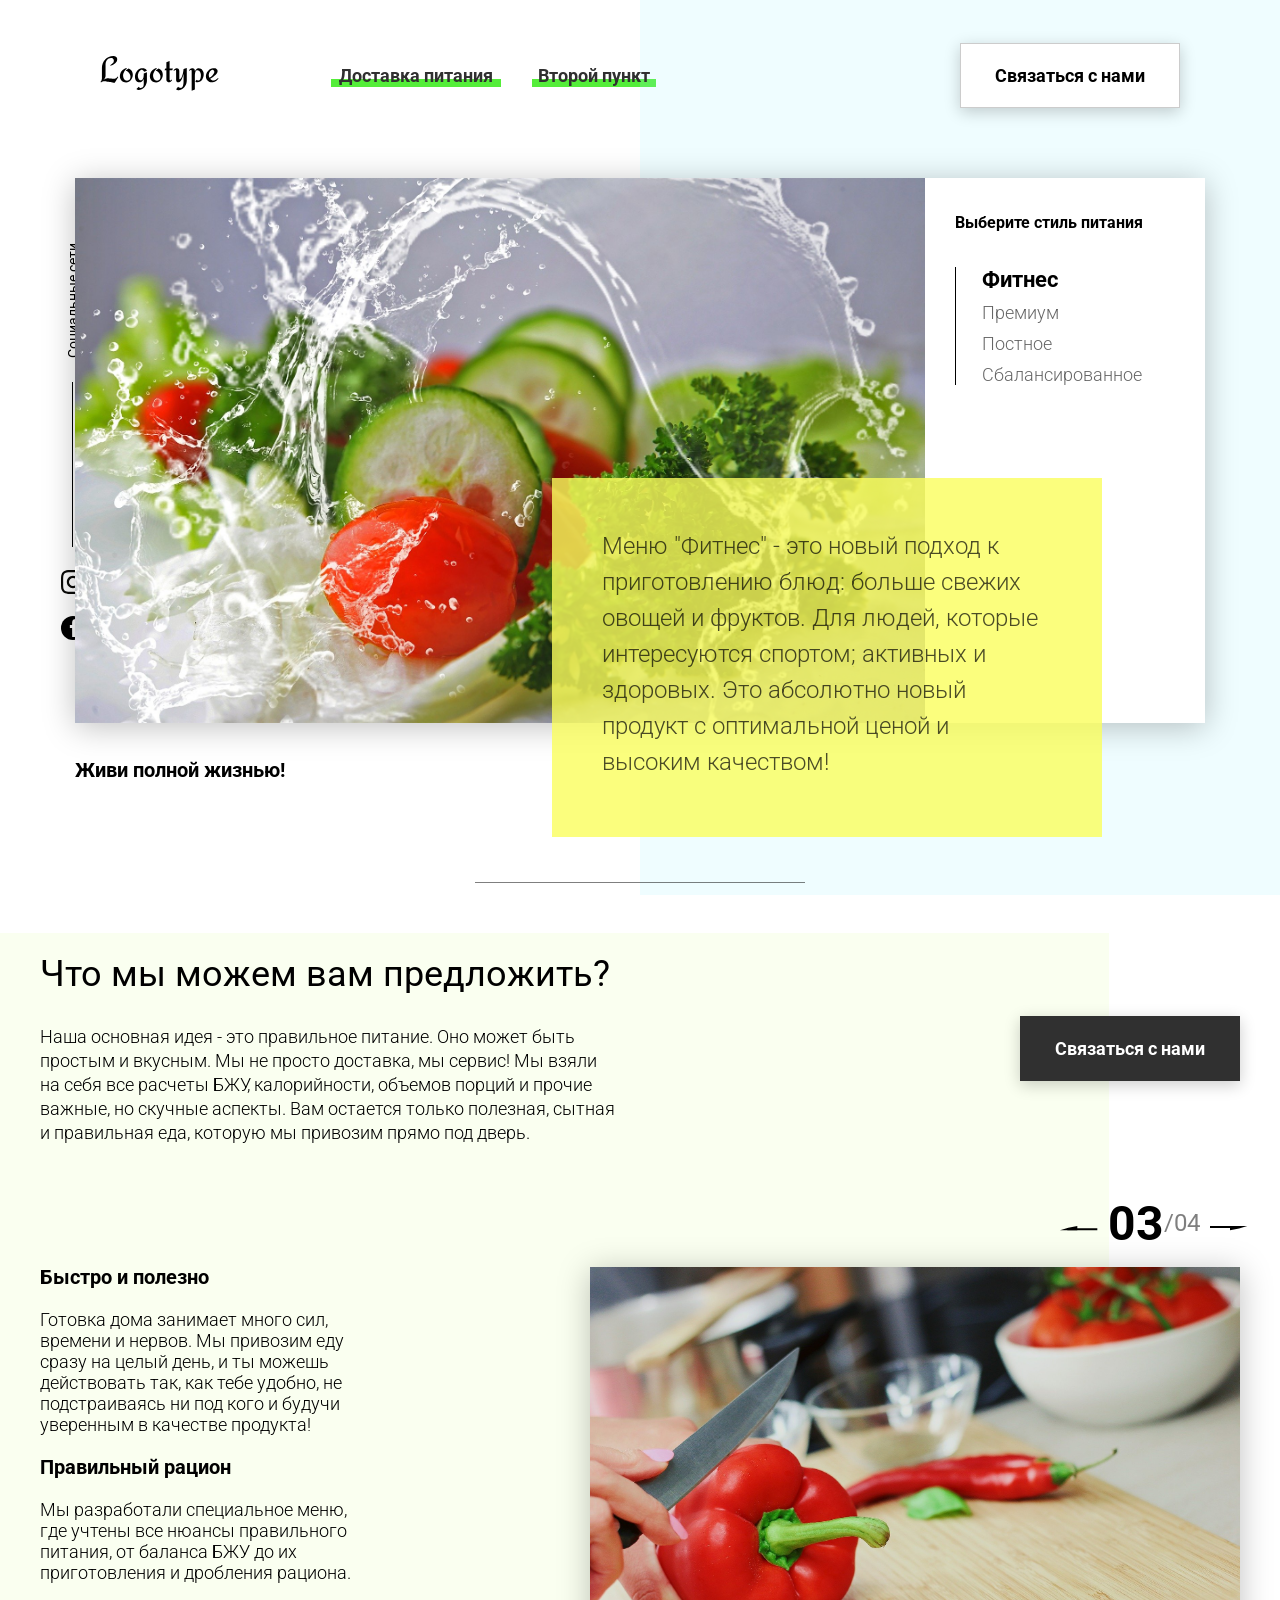
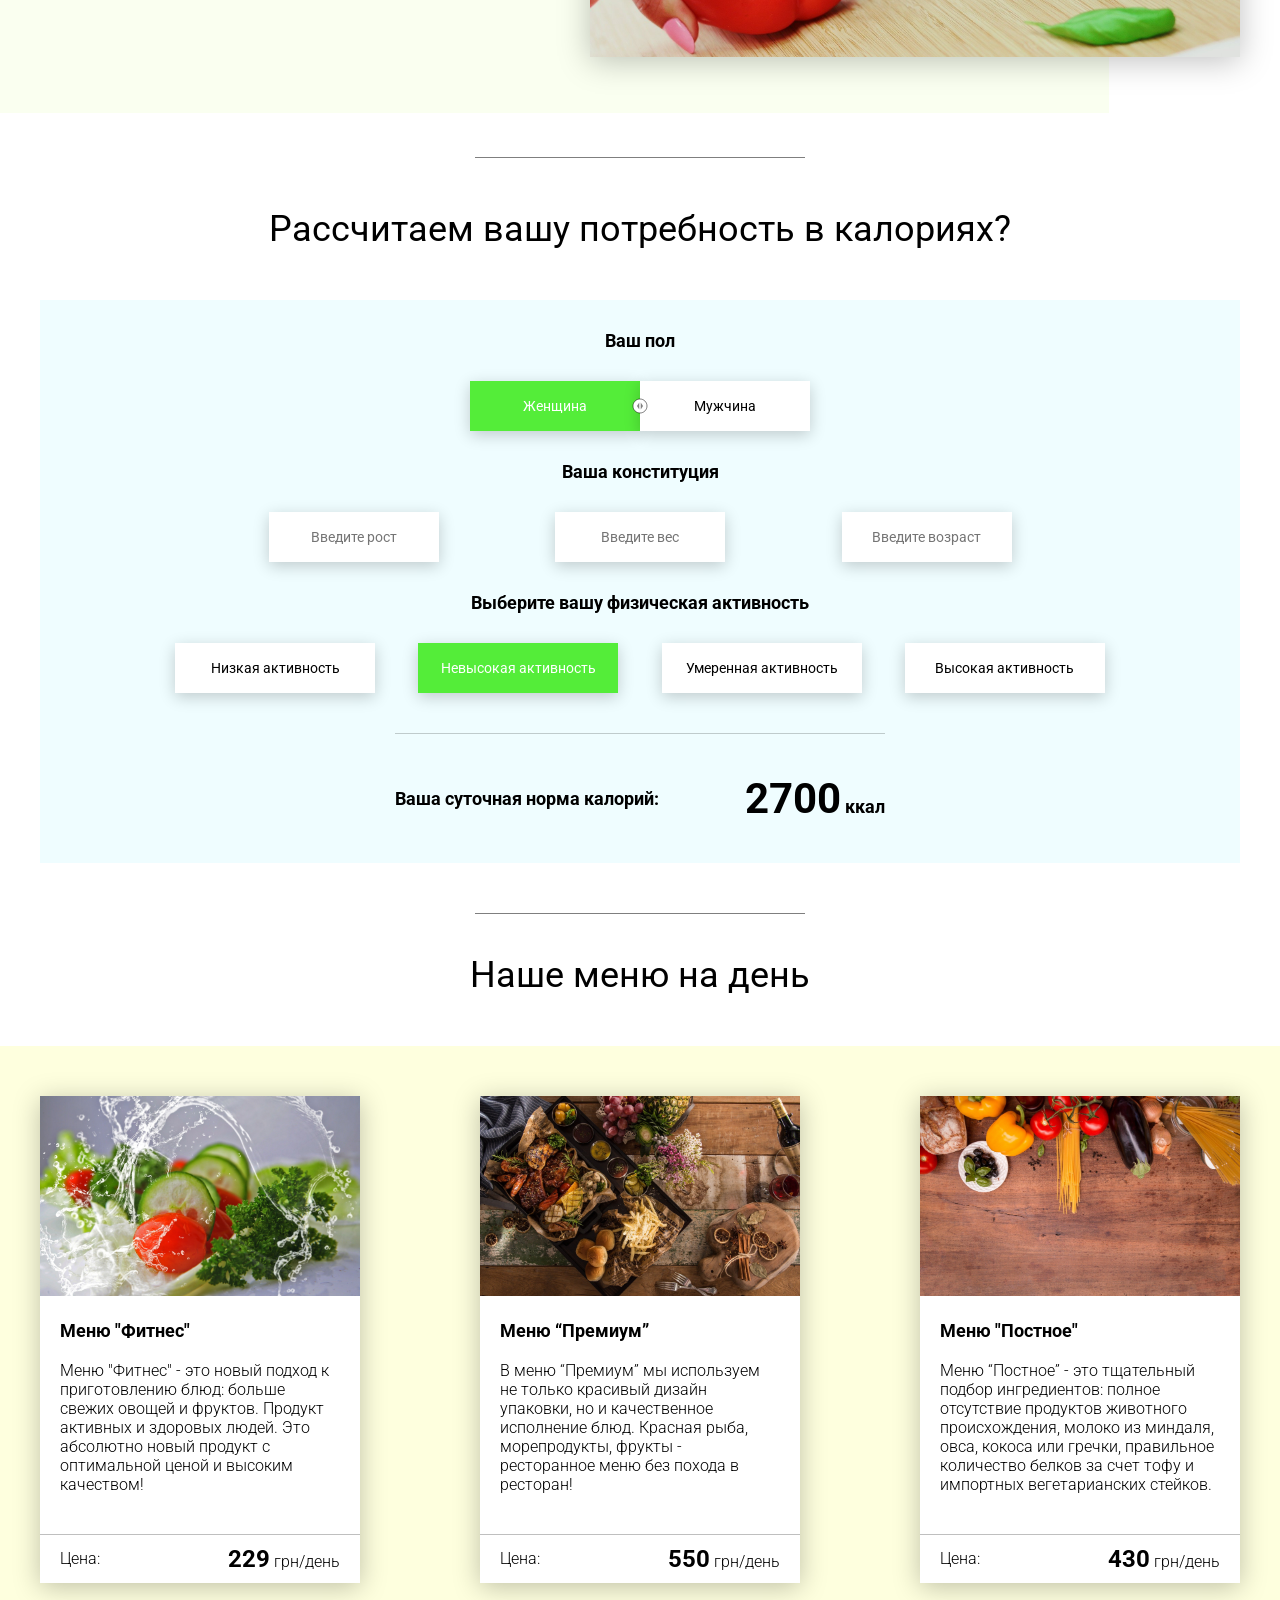
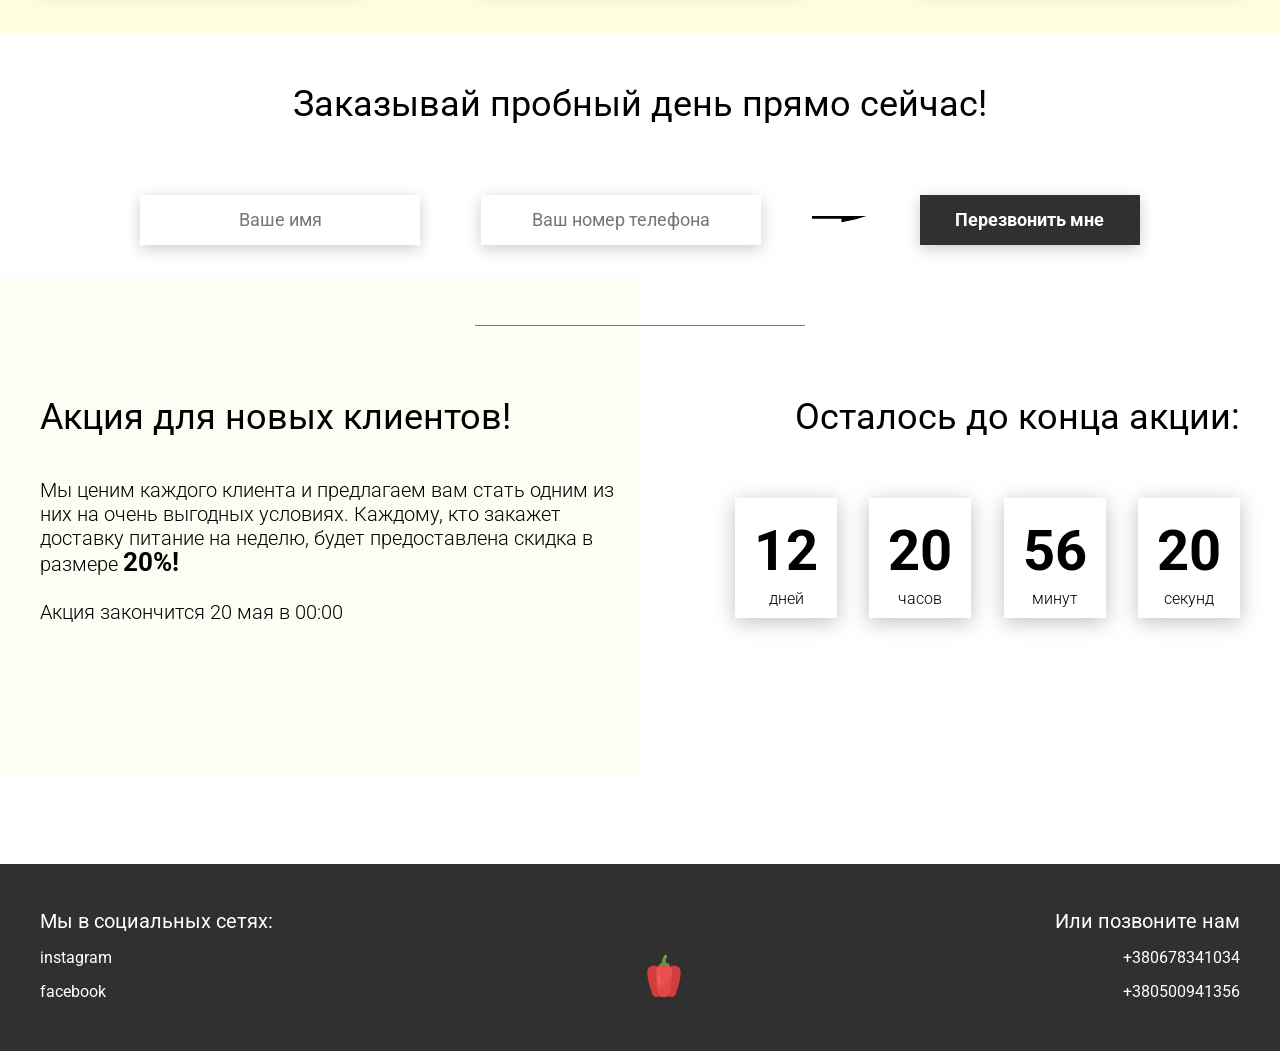
==== unit3/task1/index.html @ 7f1064d3 "start: task1" ====
<!DOCTYPE html>
<html lang="en">
<head>
    <meta charset="UTF-8">
    <meta name="viewport" content="width=device-width, initial-scale=1.0">
    <title>Food</title>
    <link rel="stylesheet" href="css/style.css">
</head>
<body>
    <header class="header">
        <div class="header__left-block">
            <div class="header__logo">
                <img src="icons/logo.svg" alt="Логотип">
            </div>
            <nav class="header__links">
                <a href="#" class="header__link">Доставка питания</a>
                <a href="#" class="header__link">Второй пункт</a>
            </nav>
        </div>
        <div class="header__right-block">
            <button class="btn btn_white">Связаться с нами</button>
        </div>
    </header>
    <div class="sidepanel">
        <div class="sidepanel__text"><span>Социальные сети</span></div>
        <div class="sidepanel__divider"></div>
        <a href="#" class="sidepanel__icon">
            <img src="icons/instagram.svg" alt="instagram">
        </a>
        <a href="#" class="sidepanel__icon">
            <img src="icons/facebook.svg" alt="facebook">
        </a>
    </div>

    <div class="preview">
        <div class="bgc_blue"></div>
        <div class="container">
            <div class="tabcontainer">
                <div class="tabcontent">
                    <img src="img/tabs/vegy.jpg" alt="vegy">
                    <div class="tabcontent__descr">
                        Меню "Фитнес" - это новый подход к приготовлению блюд: больше свежих овощей и фруктов. Для людей, которые интересуются спортом; активных и здоровых. Это абсолютно новый продукт с оптимальной ценой и высоким качеством!
                    </div>
                </div>
                <!-- <div class="tabcontent">
                    <img src="img/tabs/elite.jpg" alt="elite">
                    <div class="tabcontent__descr">
                        Меню “Премиум” - мы используем не только красивый дизайн упаковки, но и качественное исполнение блюд. Красная рыба, морепродукты, фрукты - ресторанное меню без похода в ресторан!                                     
                    </div>
                </div> -->
                <!-- <div class="tabcontent">
                    <img src="img/tabs/post.jpg" alt="post">
                    <div class="tabcontent__descr">
                        Наше специальное “Постное меню” - это тщательный подбор ингредиентов: полное отсутствие продуктов животного происхождения. Полная гармония с собой и природой в каждом элементе! Все будет Ом!                                     
                    </div>
                </div>
                <div class="tabcontent">
                    <img src="img/tabs/vegy.jpg" alt="vegy">
                    <div class="tabcontent__descr">
                        Меню "Сбалансированное" - это соответствие вашего рациона всем научным рекомендациям. Мы тщательно просчитываем вашу потребность в к/б/ж/у и создаем лучшие блюда для вас.
                    </div>
                </div> -->
                <div class="tabheader">
                    <h3>Выберите стиль питания</h3>
                    <div class="tabheader__items">
                        <div class="tabheader__item tabheader__item_active">Фитнес</div>
                        <div class="tabheader__item">Премиум</div>
                        <div class="tabheader__item">Постное</div>
                        <div class="tabheader__item">Сбалансированное</div>
                    </div>
                </div>
            </div>
            <div class="preview__life">Живи полной жизнью!</div>
        </div>
    </div>

    <div class="divider"></div>

    <div class="offer">
        <div class="bgc_y"></div>
        <div class="container">
            <div class="offer__text">
                <h2 class="title">Что мы можем вам предложить?</h2>
                <div class="offer__descr">
                    Наша основная идея - это правильное питание. Оно может быть простым и вкусным. Мы не просто доставка, мы сервис! Мы взяли на себя все расчеты БЖУ, калорийности, объемов порций и прочие важные, но скучные аспекты. Вам остается только полезная, сытная и правильная еда, которую мы привозим прямо под дверь.
                </div>
            </div>
            <div class="offer__action">
                <button class="btn btn_dark">Связаться с нами</button>
            </div>
        </div>
        <div class="container">
            <div class="offer__advantages">
                <h2>Быстро и полезно</h2>
                <div class="offer__advantages-text">
                    Готовка дома занимает много сил, времени и нервов. Мы привозим еду сразу на целый день, и ты можешь действовать так, как тебе удобно, не подстраиваясь ни под кого и будучи уверенным в качестве продукта!
                </div>
                <h2>Правильный рацион</h2>
                <div class="offer__advantages-text">
                    Мы разработали специальное меню, где учтены все нюансы правильного питания, от баланса БЖУ до их приготовления и дробления рациона.
                </div>
            </div>
            <div class="offer__slider">
                <div class="offer__slider-counter">
                    <div class="offer__slider-prev">
                        <img src="icons/left.svg" alt="prev">
                    </div>
                    <span id="current">03</span>
                    /
                    <span id="total">04</span>
                    <div class="offer__slider-next">
                        <img src="icons/right.svg" alt="next">
                    </div>
                </div>
                <div class="offer__slider-wrapper">
                    <div class="offer__slide">
                        <img src="img/slider/pepper.jpg" alt="pepper">
                    </div>
                    <!-- <div class="offer__slide">
                        <img src="img/slider/food-12.jpg" alt="food">
                    </div>
                    <div class="offer__slide">
                        <img src="img/slider/olive-oil.jpg" alt="oil">
                    </div>
                    <div class="offer__slide">
                        <img src="img/slider/paprika.jpg" alt="paprika">
                    </div> -->
                </div>
            </div>
        </div>
    </div>

    <div class="divider"></div>

    <div class="calculating">
        <div class="container">
            <h2 class="title">Рассчитаем вашу потребность в калориях?
            </h2>
            <div class="calculating__field">
                <div class="calculating__subtitle">
                    Ваш пол
                </div>
                <div class="calculating__choose" id="gender">
                    <div class="calculating__choose-item calculating__choose-item_active">Женщина</div>
                    <div class="calculating__choose-item">Мужчина</div>
                </div>

                <div class="calculating__subtitle">
                    Ваша конституция
                </div>
                <div class="calculating__choose calculating__choose_medium">
                    <input type="text" id="height" placeholder="Введите рост" class="calculating__choose-item">
                    <input type="text" id="weight" placeholder="Введите вес"  class="calculating__choose-item">
                    <input type="text" id="age" placeholder="Введите возраст" class="calculating__choose-item">
                </div>

                <div class="calculating__subtitle">
                    Выберите вашу физическая активность
                </div>
                <div class="calculating__choose calculating__choose_big">
                    <div id="low" class="calculating__choose-item">Низкая активность </div>
                    <div id="small"  class="calculating__choose-item calculating__choose-item_active">Невысокая активность</div>
                    <div id="medium" class="calculating__choose-item">Умеренная активность</div>
                    <div id="high" class="calculating__choose-item">Высокая активность</div>
                </div>

                <div class="calculating__divider"></div>

                <div class="calculating__total">
                    <div class="calculating__subtitle">
                        Ваша суточная норма калорий:
                    </div>
                    <div class="calculating__result">
                        <span>2700</span> ккал
                    </div>
                </div>
            </div>
        </div>
    </div>

    <div class="divider"></div>

    <div class="menu">
        <h2 class="title">Наше меню на день</h2>

        <div class="menu__field">
            <div class="container">
                <div class="menu__item">
                    <img src="img/tabs/vegy.jpg" alt="vegy">
                    <h3 class="menu__item-subtitle">Меню "Фитнес"</h3>
                    <div class="menu__item-descr">Меню "Фитнес" - это новый подход к приготовлению блюд: больше свежих овощей и фруктов. Продукт активных и здоровых людей. Это абсолютно новый продукт с оптимальной ценой и высоким качеством!</div>
                    <div class="menu__item-divider"></div>
                    <div class="menu__item-price">
                        <div class="menu__item-cost">Цена:</div>
                        <div class="menu__item-total"><span>229</span> грн/день</div>
                    </div>
                </div>
                <div class="menu__item">
                    <img src="img/tabs/elite.jpg" alt="elite">
                    <h3 class="menu__item-subtitle">Меню “Премиум”</h3>
                    <div class="menu__item-descr">В меню “Премиум” мы используем не только красивый дизайн упаковки, но и качественное исполнение блюд. Красная рыба, морепродукты, фрукты - ресторанное меню без похода в ресторан!</div>
                    <div class="menu__item-divider"></div>
                    <div class="menu__item-price">
                        <div class="menu__item-cost">Цена:</div>
                        <div class="menu__item-total"><span>550</span> грн/день</div>
                    </div>
                </div>
                <div class="menu__item">
                    <img src="img/tabs/post.jpg" alt="post">
                    <h3 class="menu__item-subtitle">Меню "Постное"</h3>
                    <div class="menu__item-descr">Меню “Постное” - это тщательный подбор ингредиентов: полное отсутствие продуктов животного происхождения, молоко из миндаля, овса, кокоса или гречки, правильное количество белков за счет тофу и импортных вегетарианских стейков. </div>
                    <div class="menu__item-divider"></div>
                    <div class="menu__item-price">
                        <div class="menu__item-cost">Цена:</div>
                        <div class="menu__item-total"><span>430</span> грн/день</div>
                    </div>
                </div>
            </div>
        </div>
    </div>

    <div class="order">
        <div class="container">
            <div class="title">Заказывай пробный день прямо сейчас!</div>
            <form action="#" class="order__form">
                <input required placeholder="Ваше имя" name="name" type="text" class="order__input">
                <input required placeholder="Ваш номер телефона" name="phone" type="phone" class="order__input">
                <img src="icons/right.svg" alt="right">
                <button class="btn btn_dark btn_min">Перезвонить мне</button>
            </form>
        </div>
    </div>

    <div class="divider"></div>

    <div class="promotion">
        <div class="bgc_y"></div>
        <div class="container">
            <div class="promotion__text">
                <div class="title">Акция для новых клиентов!</div>
                <div class="promotion__descr">
                    Мы ценим каждого клиента и предлагаем вам стать одним из них на очень выгодных условиях. 
                    Каждому, кто закажет доставку питание на неделю, будет предоставлена скидка в размере <span>20%!</span>
                    <br><br>
                    Акция закончится 20 мая в 00:00
                </div>
            </div>
            <div class="promotion__timer">
                <div class="title">Осталось до конца акции:</div>
                <div class="timer">
                    <div class="timer__block">
                        <span id="days">12</span>
                        дней
                    </div>
                    <div class="timer__block">
                        <span id="hours">20</span>
                        часов
                    </div>
                    <div class="timer__block">
                        <span id="minutes">56</span>
                        минут
                    </div>
                    <div class="timer__block">
                        <span id="seconds">20</span>
                        секунд
                    </div>
                </div>
            </div>
        </div>
    </div>

    <footer class="footer">
        <div class="container">
            <div class="social">
                <div class="subtitle">Мы в социальных сетях:</div>
                <a href="#" class="link">instagram</a>
                <a href="#" class="link">facebook</a>
            </div>
            <div class="pepper">
                <img src="icons/veg.svg" alt="pepper">
            </div>
            <div class="call">
                <div class="subtitle">Или позвоните нам</div>
                <a href="#" class="link">+380678341034</a>
                <a href="#" class="link">+380500941356</a>
            </div>
        </div>
    </footer>

    <div class="modal">
        <div class="modal__dialog">
            <div class="modal__content">
                <form action="#">
                    <div class="modal__close">&times;</div>
                    <div class="modal__title">Мы свяжемся с вами как можно быстрее!</div>
                    <input required placeholder="Ваше имя" name="name" type="text" class="modal__input">
                    <input required placeholder="Ваш номер телефона" name="phone" type="phone" class="modal__input">
                    <button class="btn btn_dark btn_min">Перезвонить мне</button>
                </form>
            </div>
        </div>
    </div>
</body>
</html>
---- unit3/task1/css/style.css ----
@import url(https://fonts.googleapis.com/css?family=Roboto:300,400,700&display=swap&subset=cyrillic-ext);*{box-sizing:border-box;margin:0;padding:0;font-family:Roboto,sans-serif}a{text-decoration:none}.btn{width:220px;height:65px;display:flex;justify-content:center;align-items:center;background-color:#fff;font-size:18px;font-weight:700;border:1px solid rgba(0,0,0,.2);box-shadow:0 4px 15px rgba(0,0,0,.2);cursor:pointer;transition:.3s all;outline:0}.btn_white{background-color:#fff}.btn_dark{background-color:#303030;color:#fff;border:none}.btn_min{height:50px}.btn:hover{box-shadow:0 4px 30px rgba(0,0,0,.3)}.container{max-width:1200px;margin:0 auto}.divider{width:330px;height:1px;margin:0 auto;background-color:rgba(0,0,0,.5)}.title{font-size:36px;font-weight:400}.header{display:flex;justify-content:space-between;align-items:center;height:150px;padding:0 100px}.header__left-block{display:flex;justify-content:space-between;min-width:550px}.header__logo{max-width:170px}.header__logo img{width:100%}.header__links{display:flex;align-items:center}.header__link{position:relative;margin-right:45px;font-weight:700;font-size:18px;color:#303030}.header__link:after{content:'';position:absolute;display:block;width:110%;left:-5%;bottom:-1px;z-index:-1;height:8px;background:#54ed39}.header__link:last-child{margin-right:0}.sidepanel{position:fixed;left:60px;top:240px;height:400px;width:25px;display:flex;flex-direction:column;justify-content:space-between;align-items:center}.sidepanel__text{width:120px;height:120px;font-size:14px}.sidepanel__text span{display:flex;transform:rotate(-90deg) translateX(-50px)}.sidepanel__divider{width:1px;height:165px;background-color:#000}.sidepanel__icon{width:24px;height:24px}.sidepanel__icon img{width:100%}.preview{padding:28px 0 100px 0;position:relative}.preview__life{font-weight:700;font-size:20px;margin-left:35px;margin-top:35px}.bgc_blue{position:absolute;right:0;top:-155px;width:50vw;height:900px;background:rgba(146,242,255,.15);z-index:-1}.tabcontainer{display:flex;width:1130px;margin:0 auto;box-shadow:0 4px 30px rgba(0,0,0,.25)}.tabcontent{width:850px;position:relative}.tabcontent img{width:100%;height:100%;object-fit:cover}.tabcontent__descr{position:absolute;top:300px;right:-177px;width:550px;height:359px;background:rgba(251,254,93,.8);padding:50px;font-size:24px;font-weight:300;line-height:36px;color:rgba(0,0,0,.7)}.tabheader{width:280px;padding:35px 30px;background-color:#fff}.tabheader h3{font-weight:700;font-size:16px}.tabheader__items{margin-top:35px;padding-left:26px;border-left:1px solid #000}.tabheader__item{font-weight:700;font-size:18px;font-weight:300;margin-top:10px;color:rgba(0,0,0,.6);cursor:pointer;transition:.3s all}.tabheader__item_active{color:#000;font-size:22px;font-weight:700}.offer{padding:70px 0 100px 0;position:relative}.offer .container{display:flex;justify-content:space-between}.offer .bgc_y{position:absolute;width:1109px;height:780px;background:rgba(243,255,222,.45);z-index:-1;top:50px}.offer__text{width:580px}.offer__descr{font-size:18px;margin-top:30px;font-weight:300;line-height:24px}.offer__action{display:flex;align-items:center;justify-content:flex-end}.offer__advantages{width:330px;margin-top:50px}.offer__advantages h2{font-weight:700;font-size:20px;margin-top:20px}.offer__advantages h2:first-child{margin-top:70px}.offer__advantages-text{margin-top:20px;font-size:18px;font-weight:300;line-height:21px}.offer__slider{width:650px;margin-top:50px;display:flex;flex-direction:column;align-items:flex-end}.offer__slider-counter{display:flex;width:180px;align-items:center;font-size:24px;color:rgba(0,0,0,.5)}.offer__slider-wrapper{width:100%;margin-top:15px;box-shadow:0 4px 30px rgba(0,0,0,.25)}.offer__slider-prev{margin-right:10px;cursor:pointer}.offer__slider-next{margin-left:10px;cursor:pointer}.offer__slider #current{font-size:48px;font-weight:700;color:#000}.offer__slide{width:100%;height:390px}.offer__slide img{width:100%;height:100%;object-fit:cover}.calculating{padding:50px 0}.calculating .title{text-align:center}.calculating__field{width:100%;margin-top:50px;background:rgba(146,242,255,.15);padding:30px 0 40px 0}.calculating__subtitle{text-align:center;font-size:18px;font-weight:700;margin-top:30px}.calculating__subtitle:first-child{margin-top:0}.calculating #gender:after{content:'';position:absolute;top:50%;transform:translateY(-50%);display:block;width:16px;height:16px;background:url(../icons/switch.svg) center center/cover no-repeat}.calculating__choose{position:relative;display:flex;margin-top:30px;justify-content:center}.calculating__choose-item{display:flex;align-items:center;justify-content:center;width:170px;height:50px;padding:0 10px;background:#fff;box-shadow:0 4px 15px rgba(0,0,0,.2);border:none;text-align:center;font-size:14px;cursor:pointer;outline:0;transition:.3s all}.calculating__choose-item_active{color:#fff;background-color:#54ed39}.calculating__choose_medium{width:743px;justify-content:space-between;margin:30px auto 0 auto}.calculating__choose_big{width:930px;justify-content:space-between;margin:30px auto 0 auto}.calculating__choose_big .calculating__choose-item{width:200px}.calculating__divider{width:490px;height:1px;margin:40px auto;background-color:rgba(0,0,0,.2)}.calculating__total{width:490px;margin:0 auto;display:flex;justify-content:space-between;align-items:center}.calculating__result{font-size:18px;font-weight:700}.calculating__result span{font-size:42px}.menu{padding:40px 0 50px 0}.menu .container{display:flex;justify-content:space-between;align-items:flex-start}.menu .title{text-align:center}.menu__field{margin-top:50px;padding:50px 0;width:100%;background:rgba(249,254,126,.25)}.menu__item{width:320px;min-height:450px;background:#fff;box-shadow:0 4px 25px rgba(0,0,0,.25);font-size:16px;font-weight:300}.menu__item img{width:100%;height:200px;object-fit:cover}.menu__item-subtitle{font-weight:700;font-size:18px;padding:0 20px;margin-top:20px}.menu__item-descr{margin-top:20px;padding:0 20px}.menu__item-divider{width:100%;height:1px;background-color:rgba(0,0,0,.25);margin-top:40px}.menu__item-price{display:flex;justify-content:space-between;align-items:center;padding:10px 20px}.menu__item-price span{font-size:24px;font-weight:700}.order{padding-bottom:80px}.order .title{text-align:center}.order__form{margin-top:70px;padding:0 100px;display:flex;justify-content:space-between;align-items:center}.order__form img{transform:scale(1.5)}.order__input{width:280px;height:50px;background:#fff;box-shadow:0 4px 15px rgba(0,0,0,.2);border:none;font-size:18px;text-align:center;padding:0 20px;outline:0}.promotion{padding:70px 0 240px 0;position:relative}.promotion .container{display:flex}.promotion .bgc_y{position:absolute;width:50%;height:499px;background:rgba(243,255,222,.35);z-index:-1;top:-50px;left:0}.promotion__text{width:50%}.promotion__descr{margin-top:40px;font-size:20px;line-height:24px;font-weight:300}.promotion__descr span{font-weight:700;font-size:26px}.promotion__timer{width:50%}.promotion__timer .title{text-align:right}.promotion__timer .timer{margin-top:60px;padding-left:95px;display:flex;justify-content:space-between;align-items:center}.promotion__timer .timer__block{width:102px;height:120px;background:#fff;box-shadow:0 4px 20px rgba(0,0,0,.25);font-size:16px;font-weight:300;text-align:center}.promotion__timer .timer__block span{display:block;margin-top:20px;margin-bottom:5px;font-size:56px;font-weight:700}.footer{min-height:180px;background-color:#303030;padding:45px 0 50px 0;color:#fff}.footer .container{height:100%;display:flex;justify-content:space-between;align-items:flex-end}.footer .subtitle{font-size:20px}.footer .link{display:block;margin-top:15px;font-size:16px;color:#fff}.footer .call{text-align:right}.modal{position:fixed;top:0;left:0;z-index:1050;display:none;width:100%;height:100%;overflow:hidden;background-color:rgba(0,0,0,.5)}.modal__dialog{max-width:500px;margin:40px auto}.modal__content{position:relative;width:100%;padding:40px;background-color:#fff;border:1px solid rgba(0,0,0,.2);border-radius:4px;max-height:80vh;overflow-y:auto}.modal__close{position:absolute;top:8px;right:14px;font-size:30px;color:#000;opacity:.5;font-weight:700;border:none;background-color:transparent;cursor:pointer}.modal__title{text-align:center;font-size:22px;text-transform:uppercase}.modal__input{display:block;margin:20px auto 20px auto;width:280px;height:50px;background:#fff;box-shadow:0 4px 15px rgba(0,0,0,.2);border:none;font-size:18px;text-align:center;padding:0 20px;outline:0}.modal .btn{display:block;width:280px;margin:0 auto}
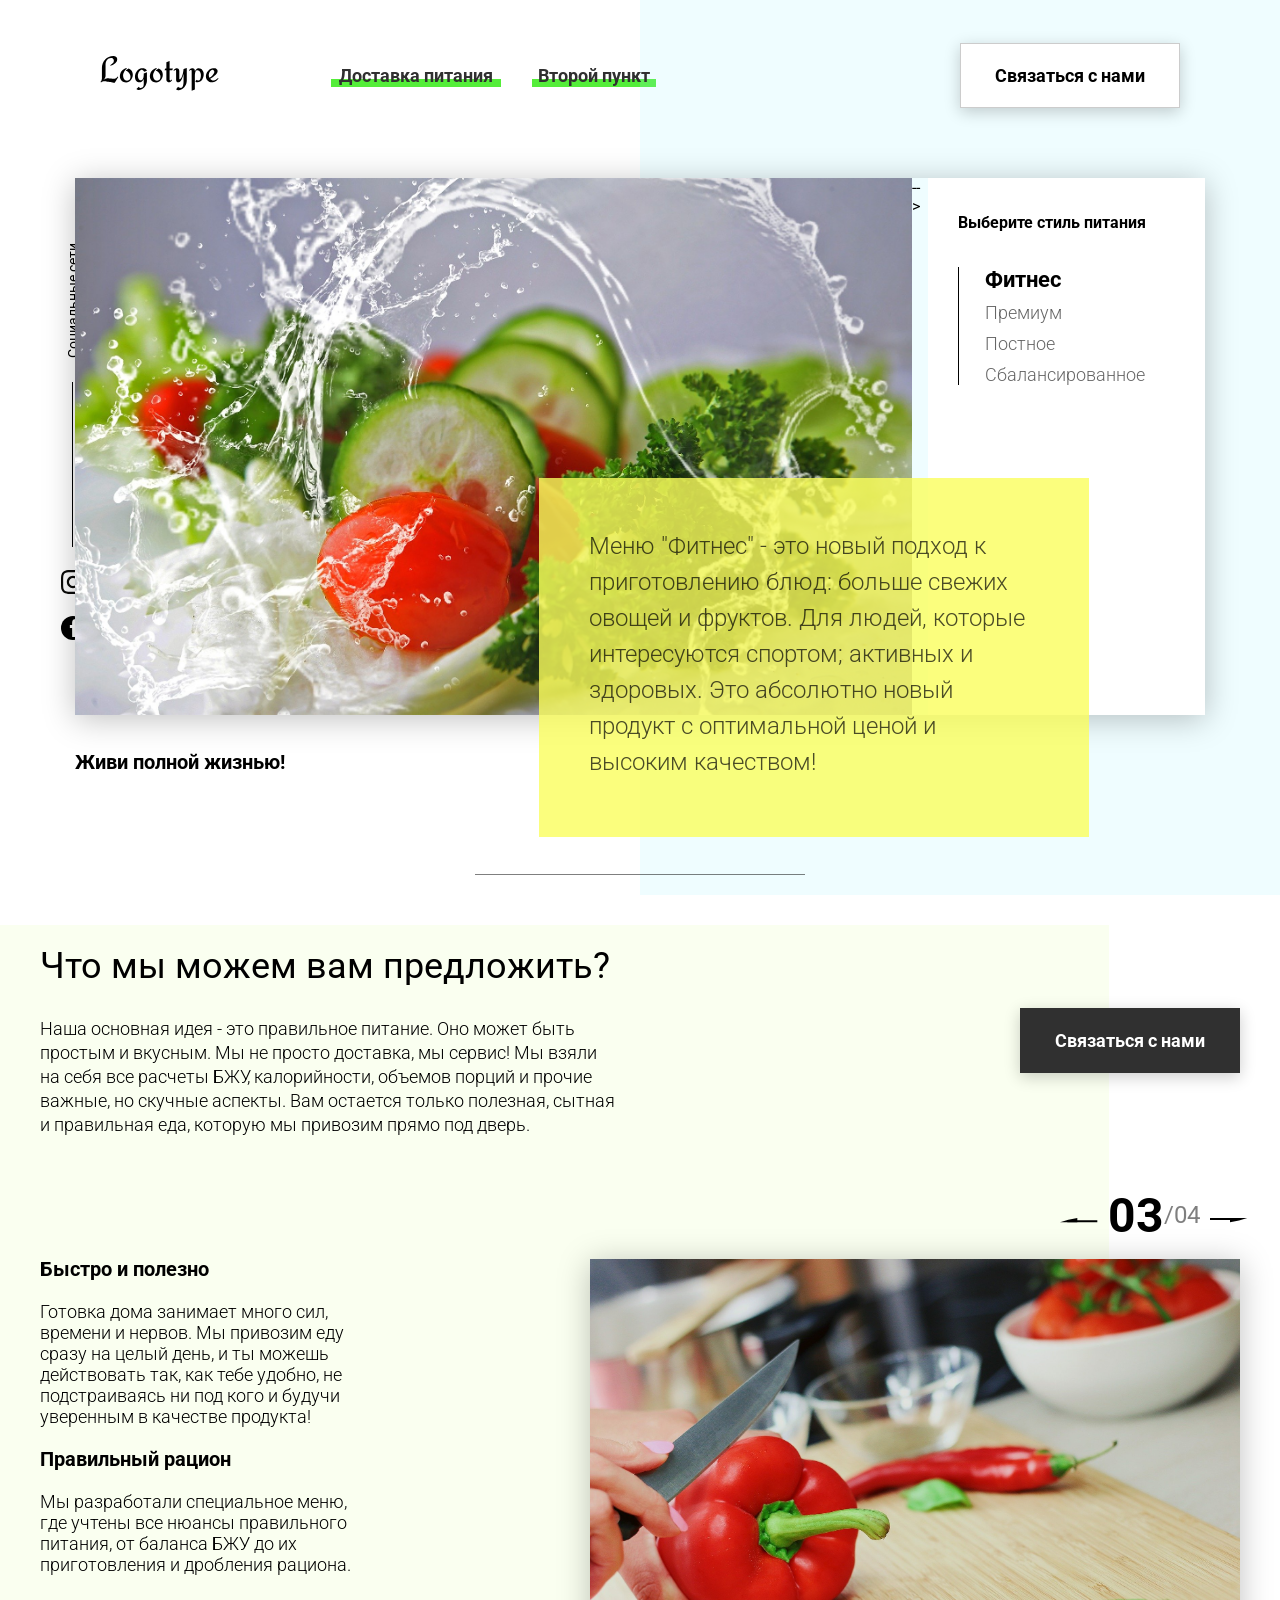
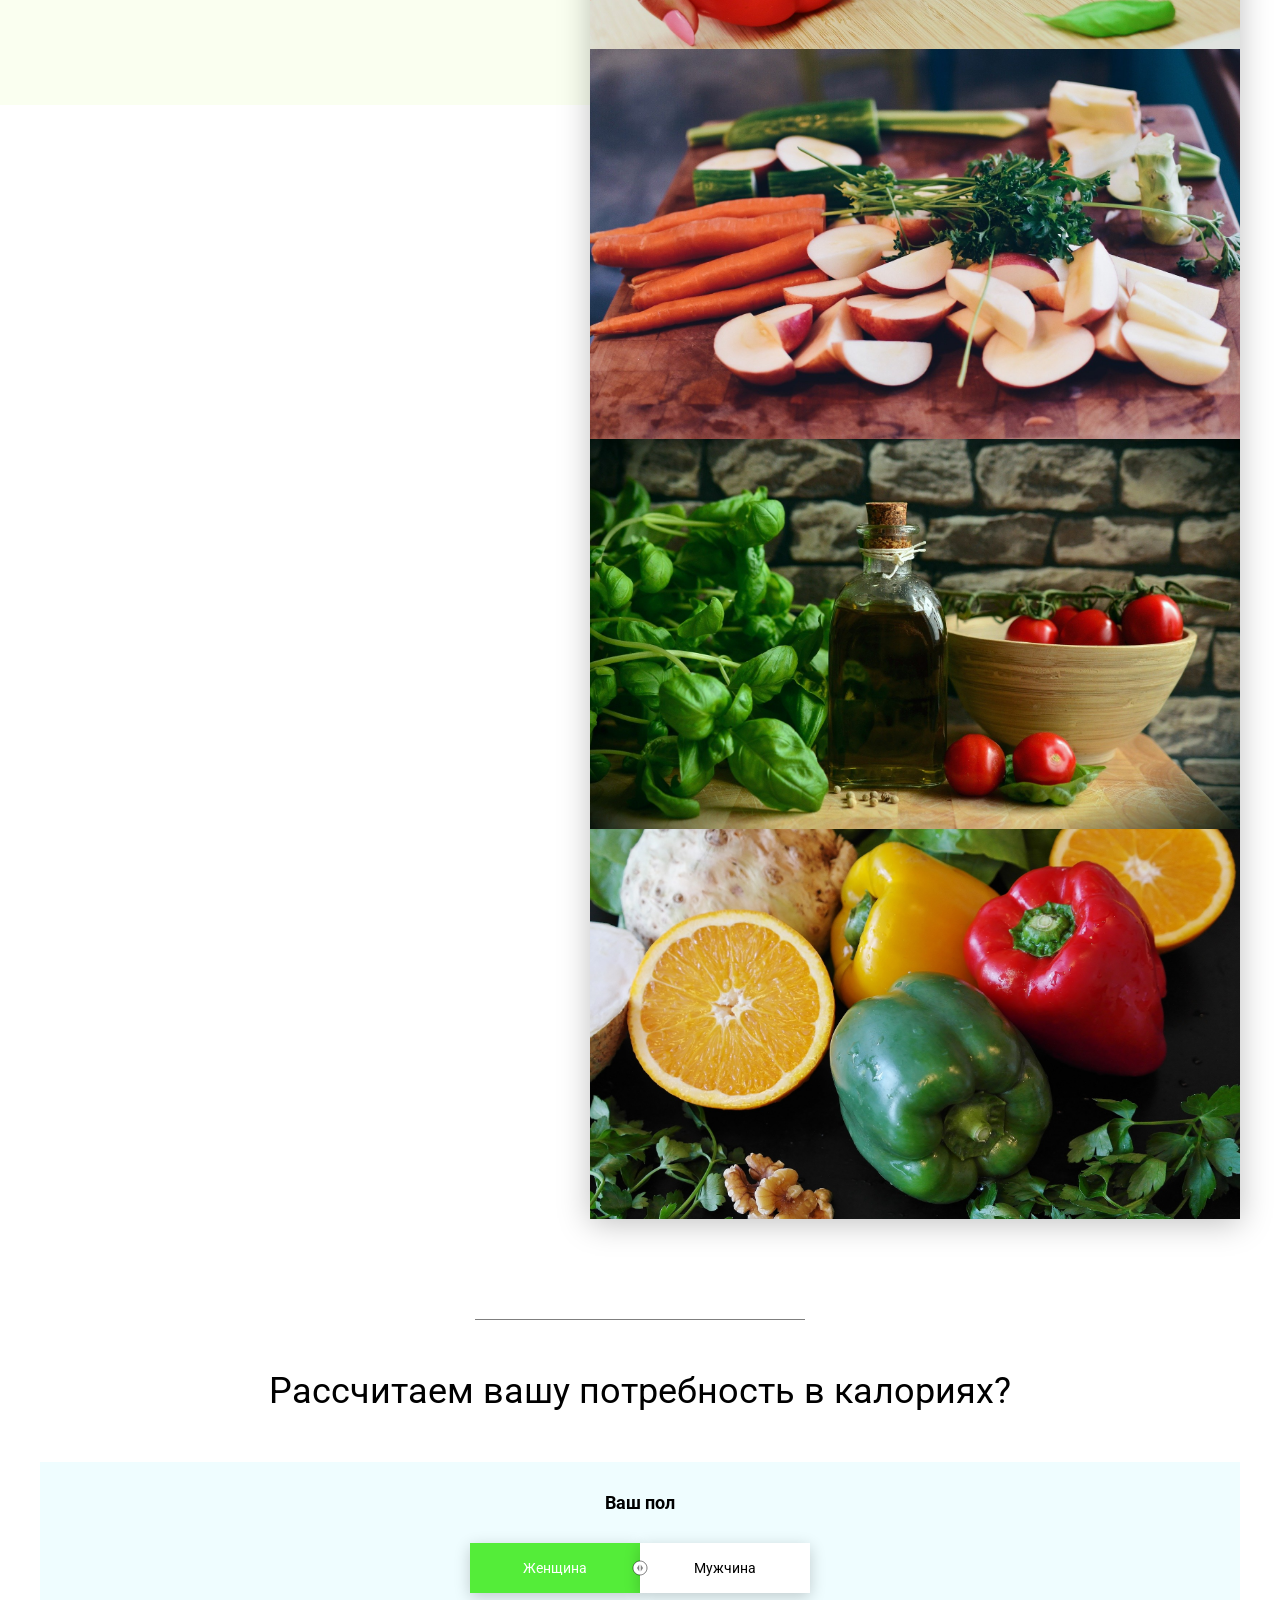
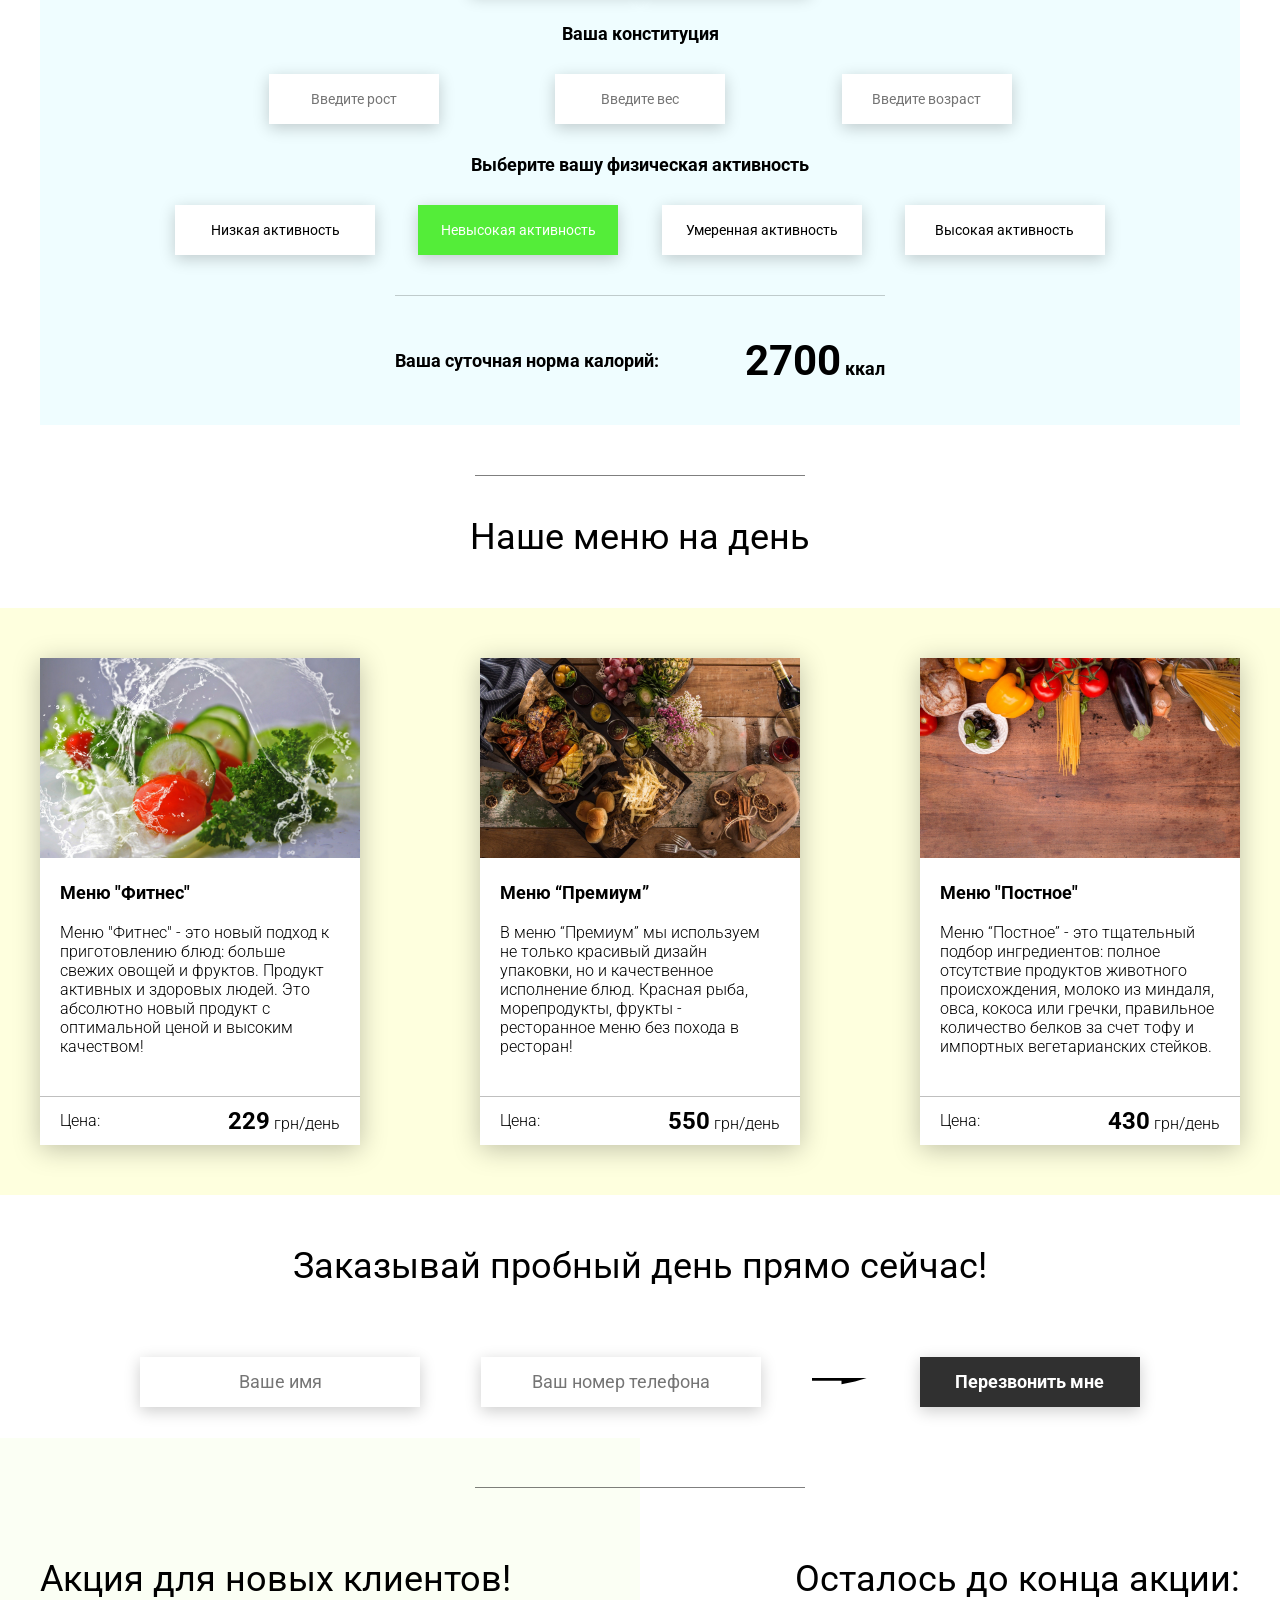
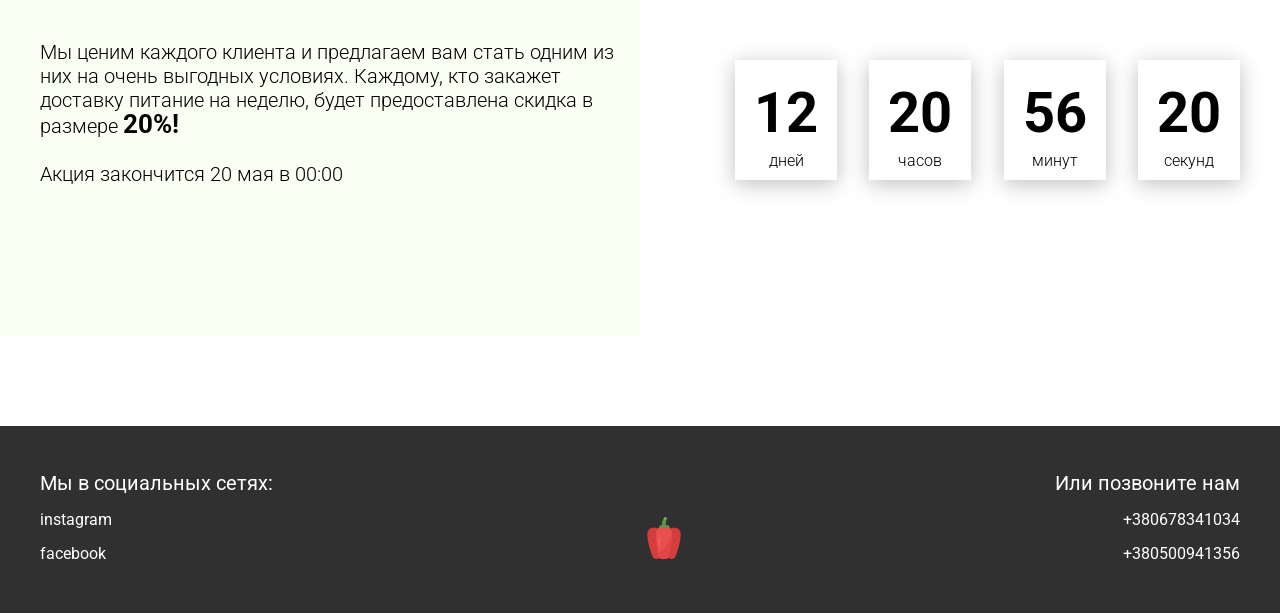
==== commit acc7efce: "feat: add functions hideTabContent, showTabcontent" ====
--- a/unit3/task1/index.html
+++ b/unit3/task1/index.html
@@ -42,13 +42,13 @@
                         Меню "Фитнес" - это новый подход к приготовлению блюд: больше свежих овощей и фруктов. Для людей, которые интересуются спортом; активных и здоровых. Это абсолютно новый продукт с оптимальной ценой и высоким качеством!
                     </div>
                 </div>
-                <!-- <div class="tabcontent">
+                <div class="tabcontent">
                     <img src="img/tabs/elite.jpg" alt="elite">
                     <div class="tabcontent__descr">
                         Меню “Премиум” - мы используем не только красивый дизайн упаковки, но и качественное исполнение блюд. Красная рыба, морепродукты, фрукты - ресторанное меню без похода в ресторан!                                     
                     </div>
                 </div> -->
-                <!-- <div class="tabcontent">
+                <div class="tabcontent">
                     <img src="img/tabs/post.jpg" alt="post">
                     <div class="tabcontent__descr">
                         Наше специальное “Постное меню” - это тщательный подбор ингредиентов: полное отсутствие продуктов животного происхождения. Полная гармония с собой и природой в каждом элементе! Все будет Ом!                                     
@@ -59,7 +59,7 @@
                     <div class="tabcontent__descr">
                         Меню "Сбалансированное" - это соответствие вашего рациона всем научным рекомендациям. Мы тщательно просчитываем вашу потребность в к/б/ж/у и создаем лучшие блюда для вас.
                     </div>
-                </div> -->
+                </div>
                 <div class="tabheader">
                     <h3>Выберите стиль питания</h3>
                     <div class="tabheader__items">
@@ -116,7 +116,7 @@
                     <div class="offer__slide">
                         <img src="img/slider/pepper.jpg" alt="pepper">
                     </div>
-                    <!-- <div class="offer__slide">
+                    <div class="offer__slide">
                         <img src="img/slider/food-12.jpg" alt="food">
                     </div>
                     <div class="offer__slide">
@@ -124,7 +124,7 @@
                     </div>
                     <div class="offer__slide">
                         <img src="img/slider/paprika.jpg" alt="paprika">
-                    </div> -->
+                    </div>
                 </div>
             </div>
         </div>
@@ -300,5 +300,6 @@
             </div>
         </div>
     </div>
+    <script src="js/script.js"></script>
 </body>
 </html>
--- a/unit3/task1/css/style.css
+++ b/unit3/task1/css/style.css
@@ -1 +1 @@
-@import url(https://fonts.googleapis.com/css?family=Roboto:300,400,700&display=swap&subset=cyrillic-ext);*{box-sizing:border-box;margin:0;padding:0;font-family:Roboto,sans-serif}a{text-decoration:none}.btn{width:220px;height:65px;display:flex;justify-content:center;align-items:center;background-color:#fff;font-size:18px;font-weight:700;border:1px solid rgba(0,0,0,.2);box-shadow:0 4px 15px rgba(0,0,0,.2);cursor:pointer;transition:.3s all;outline:0}.btn_white{background-color:#fff}.btn_dark{background-color:#303030;color:#fff;border:none}.btn_min{height:50px}.btn:hover{box-shadow:0 4px 30px rgba(0,0,0,.3)}.container{max-width:1200px;margin:0 auto}.divider{width:330px;height:1px;margin:0 auto;background-color:rgba(0,0,0,.5)}.title{font-size:36px;font-weight:400}.header{display:flex;justify-content:space-between;align-items:center;height:150px;padding:0 100px}.header__left-block{display:flex;justify-content:space-between;min-width:550px}.header__logo{max-width:170px}.header__logo img{width:100%}.header__links{display:flex;align-items:center}.header__link{position:relative;margin-right:45px;font-weight:700;font-size:18px;color:#303030}.header__link:after{content:'';position:absolute;display:block;width:110%;left:-5%;bottom:-1px;z-index:-1;height:8px;background:#54ed39}.header__link:last-child{margin-right:0}.sidepanel{position:fixed;left:60px;top:240px;height:400px;width:25px;display:flex;flex-direction:column;justify-content:space-between;align-items:center}.sidepanel__text{width:120px;height:120px;font-size:14px}.sidepanel__text span{display:flex;transform:rotate(-90deg) translateX(-50px)}.sidepanel__divider{width:1px;height:165px;background-color:#000}.sidepanel__icon{width:24px;height:24px}.sidepanel__icon img{width:100%}.preview{padding:28px 0 100px 0;position:relative}.preview__life{font-weight:700;font-size:20px;margin-left:35px;margin-top:35px}.bgc_blue{position:absolute;right:0;top:-155px;width:50vw;height:900px;background:rgba(146,242,255,.15);z-index:-1}.tabcontainer{display:flex;width:1130px;margin:0 auto;box-shadow:0 4px 30px rgba(0,0,0,.25)}.tabcontent{width:850px;position:relative}.tabcontent img{width:100%;height:100%;object-fit:cover}.tabcontent__descr{position:absolute;top:300px;right:-177px;width:550px;height:359px;background:rgba(251,254,93,.8);padding:50px;font-size:24px;font-weight:300;line-height:36px;color:rgba(0,0,0,.7)}.tabheader{width:280px;padding:35px 30px;background-color:#fff}.tabheader h3{font-weight:700;font-size:16px}.tabheader__items{margin-top:35px;padding-left:26px;border-left:1px solid #000}.tabheader__item{font-weight:700;font-size:18px;font-weight:300;margin-top:10px;color:rgba(0,0,0,.6);cursor:pointer;transition:.3s all}.tabheader__item_active{color:#000;font-size:22px;font-weight:700}.offer{padding:70px 0 100px 0;position:relative}.offer .container{display:flex;justify-content:space-between}.offer .bgc_y{position:absolute;width:1109px;height:780px;background:rgba(243,255,222,.45);z-index:-1;top:50px}.offer__text{width:580px}.offer__descr{font-size:18px;margin-top:30px;font-weight:300;line-height:24px}.offer__action{display:flex;align-items:center;justify-content:flex-end}.offer__advantages{width:330px;margin-top:50px}.offer__advantages h2{font-weight:700;font-size:20px;margin-top:20px}.offer__advantages h2:first-child{margin-top:70px}.offer__advantages-text{margin-top:20px;font-size:18px;font-weight:300;line-height:21px}.offer__slider{width:650px;margin-top:50px;display:flex;flex-direction:column;align-items:flex-end}.offer__slider-counter{display:flex;width:180px;align-items:center;font-size:24px;color:rgba(0,0,0,.5)}.offer__slider-wrapper{width:100%;margin-top:15px;box-shadow:0 4px 30px rgba(0,0,0,.25)}.offer__slider-prev{margin-right:10px;cursor:pointer}.offer__slider-next{margin-left:10px;cursor:pointer}.offer__slider #current{font-size:48px;font-weight:700;color:#000}.offer__slide{width:100%;height:390px}.offer__slide img{width:100%;height:100%;object-fit:cover}.calculating{padding:50px 0}.calculating .title{text-align:center}.calculating__field{width:100%;margin-top:50px;background:rgba(146,242,255,.15);padding:30px 0 40px 0}.calculating__subtitle{text-align:center;font-size:18px;font-weight:700;margin-top:30px}.calculating__subtitle:first-child{margin-top:0}.calculating #gender:after{content:'';position:absolute;top:50%;transform:translateY(-50%);display:block;width:16px;height:16px;background:url(../icons/switch.svg) center center/cover no-repeat}.calculating__choose{position:relative;display:flex;margin-top:30px;justify-content:center}.calculating__choose-item{display:flex;align-items:center;justify-content:center;width:170px;height:50px;padding:0 10px;background:#fff;box-shadow:0 4px 15px rgba(0,0,0,.2);border:none;text-align:center;font-size:14px;cursor:pointer;outline:0;transition:.3s all}.calculating__choose-item_active{color:#fff;background-color:#54ed39}.calculating__choose_medium{width:743px;justify-content:space-between;margin:30px auto 0 auto}.calculating__choose_big{width:930px;justify-content:space-between;margin:30px auto 0 auto}.calculating__choose_big .calculating__choose-item{width:200px}.calculating__divider{width:490px;height:1px;margin:40px auto;background-color:rgba(0,0,0,.2)}.calculating__total{width:490px;margin:0 auto;display:flex;justify-content:space-between;align-items:center}.calculating__result{font-size:18px;font-weight:700}.calculating__result span{font-size:42px}.menu{padding:40px 0 50px 0}.menu .container{display:flex;justify-content:space-between;align-items:flex-start}.menu .title{text-align:center}.menu__field{margin-top:50px;padding:50px 0;width:100%;background:rgba(249,254,126,.25)}.menu__item{width:320px;min-height:450px;background:#fff;box-shadow:0 4px 25px rgba(0,0,0,.25);font-size:16px;font-weight:300}.menu__item img{width:100%;height:200px;object-fit:cover}.menu__item-subtitle{font-weight:700;font-size:18px;padding:0 20px;margin-top:20px}.menu__item-descr{margin-top:20px;padding:0 20px}.menu__item-divider{width:100%;height:1px;background-color:rgba(0,0,0,.25);margin-top:40px}.menu__item-price{display:flex;justify-content:space-between;align-items:center;padding:10px 20px}.menu__item-price span{font-size:24px;font-weight:700}.order{padding-bottom:80px}.order .title{text-align:center}.order__form{margin-top:70px;padding:0 100px;display:flex;justify-content:space-between;align-items:center}.order__form img{transform:scale(1.5)}.order__input{width:280px;height:50px;background:#fff;box-shadow:0 4px 15px rgba(0,0,0,.2);border:none;font-size:18px;text-align:center;padding:0 20px;outline:0}.promotion{padding:70px 0 240px 0;position:relative}.promotion .container{display:flex}.promotion .bgc_y{position:absolute;width:50%;height:499px;background:rgba(243,255,222,.35);z-index:-1;top:-50px;left:0}.promotion__text{width:50%}.promotion__descr{margin-top:40px;font-size:20px;line-height:24px;font-weight:300}.promotion__descr span{font-weight:700;font-size:26px}.promotion__timer{width:50%}.promotion__timer .title{text-align:right}.promotion__timer .timer{margin-top:60px;padding-left:95px;display:flex;justify-content:space-between;align-items:center}.promotion__timer .timer__block{width:102px;height:120px;background:#fff;box-shadow:0 4px 20px rgba(0,0,0,.25);font-size:16px;font-weight:300;text-align:center}.promotion__timer .timer__block span{display:block;margin-top:20px;margin-bottom:5px;font-size:56px;font-weight:700}.footer{min-height:180px;background-color:#303030;padding:45px 0 50px 0;color:#fff}.footer .container{height:100%;display:flex;justify-content:space-between;align-items:flex-end}.footer .subtitle{font-size:20px}.footer .link{display:block;margin-top:15px;font-size:16px;color:#fff}.footer .call{text-align:right}.modal{position:fixed;top:0;left:0;z-index:1050;display:none;width:100%;height:100%;overflow:hidden;background-color:rgba(0,0,0,.5)}.modal__dialog{max-width:500px;margin:40px auto}.modal__content{position:relative;width:100%;padding:40px;background-color:#fff;border:1px solid rgba(0,0,0,.2);border-radius:4px;max-height:80vh;overflow-y:auto}.modal__close{position:absolute;top:8px;right:14px;font-size:30px;color:#000;opacity:.5;font-weight:700;border:none;background-color:transparent;cursor:pointer}.modal__title{text-align:center;font-size:22px;text-transform:uppercase}.modal__input{display:block;margin:20px auto 20px auto;width:280px;height:50px;background:#fff;box-shadow:0 4px 15px rgba(0,0,0,.2);border:none;font-size:18px;text-align:center;padding:0 20px;outline:0}.modal .btn{display:block;width:280px;margin:0 auto}+@import url(https://fonts.googleapis.com/css?family=Roboto:300,400,700&display=swap&subset=cyrillic-ext);*{box-sizing:border-box;margin:0;padding:0;font-family:Roboto,sans-serif}a{text-decoration:none}.btn{width:220px;height:65px;display:flex;justify-content:center;align-items:center;background-color:#fff;font-size:18px;font-weight:700;border:1px solid rgba(0,0,0,.2);box-shadow:0 4px 15px rgba(0,0,0,.2);cursor:pointer;transition:.3s all;outline:0}.btn_white{background-color:#fff}.btn_dark{background-color:#303030;color:#fff;border:none}.btn_min{height:50px}.btn:hover{box-shadow:0 4px 30px rgba(0,0,0,.3)}.container{max-width:1200px;margin:0 auto}.divider{width:330px;height:1px;margin:0 auto;background-color:rgba(0,0,0,.5)}.title{font-size:36px;font-weight:400}.header{display:flex;justify-content:space-between;align-items:center;height:150px;padding:0 100px}.header__left-block{display:flex;justify-content:space-between;min-width:550px}.header__logo{max-width:170px}.header__logo img{width:100%}.header__links{display:flex;align-items:center}.header__link{position:relative;margin-right:45px;font-weight:700;font-size:18px;color:#303030}.header__link:after{content:'';position:absolute;display:block;width:110%;left:-5%;bottom:-1px;z-index:-1;height:8px;background:#54ed39}.header__link:last-child{margin-right:0}.sidepanel{position:fixed;left:60px;top:240px;height:400px;width:25px;display:flex;flex-direction:column;justify-content:space-between;align-items:center}.sidepanel__text{width:120px;height:120px;font-size:14px}.sidepanel__text span{display:flex;transform:rotate(-90deg) translateX(-50px)}.sidepanel__divider{width:1px;height:165px;background-color:#000}.sidepanel__icon{width:24px;height:24px}.sidepanel__icon img{width:100%}.preview{padding:28px 0 100px 0;position:relative}.preview__life{font-weight:700;font-size:20px;margin-left:35px;margin-top:35px}.bgc_blue{position:absolute;right:0;top:-155px;width:50vw;height:900px;background:rgba(146,242,255,.15);z-index:-1}.tabcontainer{display:flex;width:1130px;margin:0 auto;box-shadow:0 4px 30px rgba(0,0,0,.25)}.tabcontent{width:850px;position:relative}.tabcontent img{width:100%;height:100%;object-fit:cover}.tabcontent__descr{position:absolute;top:300px;right:-177px;width:550px;height:359px;background:rgba(251,254,93,.8);padding:50px;font-size:24px;font-weight:300;line-height:36px;color:rgba(0,0,0,.7)}.tabheader{width:280px;padding:35px 30px;background-color:#fff}.tabheader h3{font-weight:700;font-size:16px}.tabheader__items{margin-top:35px;padding-left:26px;border-left:1px solid #000}.tabheader__item{font-weight:700;font-size:18px;font-weight:300;margin-top:10px;color:rgba(0,0,0,.6);cursor:pointer;transition:.3s all}.tabheader__item_active{color:#000;font-size:22px;font-weight:700}.offer{padding:70px 0 100px 0;position:relative}.offer .container{display:flex;justify-content:space-between}.offer .bgc_y{position:absolute;width:1109px;height:780px;background:rgba(243,255,222,.45);z-index:-1;top:50px}.offer__text{width:580px}.offer__descr{font-size:18px;margin-top:30px;font-weight:300;line-height:24px}.offer__action{display:flex;align-items:center;justify-content:flex-end}.offer__advantages{width:330px;margin-top:50px}.offer__advantages h2{font-weight:700;font-size:20px;margin-top:20px}.offer__advantages h2:first-child{margin-top:70px}.offer__advantages-text{margin-top:20px;font-size:18px;font-weight:300;line-height:21px}.offer__slider{width:650px;margin-top:50px;display:flex;flex-direction:column;align-items:flex-end}.offer__slider-counter{display:flex;width:180px;align-items:center;font-size:24px;color:rgba(0,0,0,.5)}.offer__slider-wrapper{width:100%;margin-top:15px;box-shadow:0 4px 30px rgba(0,0,0,.25)}.offer__slider-prev{margin-right:10px;cursor:pointer}.offer__slider-next{margin-left:10px;cursor:pointer}.offer__slider #current{font-size:48px;font-weight:700;color:#000}.offer__slide{width:100%;height:390px}.offer__slide img{width:100%;height:100%;object-fit:cover}.calculating{padding:50px 0}.calculating .title{text-align:center}.calculating__field{width:100%;margin-top:50px;background:rgba(146,242,255,.15);padding:30px 0 40px 0}.calculating__subtitle{text-align:center;font-size:18px;font-weight:700;margin-top:30px}.calculating__subtitle:first-child{margin-top:0}.calculating #gender:after{content:'';position:absolute;top:50%;transform:translateY(-50%);display:block;width:16px;height:16px;background:url(../icons/switch.svg) center center/cover no-repeat}.calculating__choose{position:relative;display:flex;margin-top:30px;justify-content:center}.calculating__choose-item{display:flex;align-items:center;justify-content:center;width:170px;height:50px;padding:0 10px;background:#fff;box-shadow:0 4px 15px rgba(0,0,0,.2);border:none;text-align:center;font-size:14px;cursor:pointer;outline:0;transition:.3s all}.calculating__choose-item_active{color:#fff;background-color:#54ed39}.calculating__choose_medium{width:743px;justify-content:space-between;margin:30px auto 0 auto}.calculating__choose_big{width:930px;justify-content:space-between;margin:30px auto 0 auto}.calculating__choose_big .calculating__choose-item{width:200px}.calculating__divider{width:490px;height:1px;margin:40px auto;background-color:rgba(0,0,0,.2)}.calculating__total{width:490px;margin:0 auto;display:flex;justify-content:space-between;align-items:center}.calculating__result{font-size:18px;font-weight:700}.calculating__result span{font-size:42px}.menu{padding:40px 0 50px 0}.menu .container{display:flex;justify-content:space-between;align-items:flex-start}.menu .title{text-align:center}.menu__field{margin-top:50px;padding:50px 0;width:100%;background:rgba(249,254,126,.25)}.menu__item{width:320px;min-height:450px;background:#fff;box-shadow:0 4px 25px rgba(0,0,0,.25);font-size:16px;font-weight:300}.menu__item img{width:100%;height:200px;object-fit:cover}.menu__item-subtitle{font-weight:700;font-size:18px;padding:0 20px;margin-top:20px}.menu__item-descr{margin-top:20px;padding:0 20px}.menu__item-divider{width:100%;height:1px;background-color:rgba(0,0,0,.25);margin-top:40px}.menu__item-price{display:flex;justify-content:space-between;align-items:center;padding:10px 20px}.menu__item-price span{font-size:24px;font-weight:700}.order{padding-bottom:80px}.order .title{text-align:center}.order__form{margin-top:70px;padding:0 100px;display:flex;justify-content:space-between;align-items:center}.order__form img{transform:scale(1.5)}.order__input{width:280px;height:50px;background:#fff;box-shadow:0 4px 15px rgba(0,0,0,.2);border:none;font-size:18px;text-align:center;padding:0 20px;outline:0}.promotion{padding:70px 0 240px 0;position:relative}.promotion .container{display:flex}.promotion .bgc_y{position:absolute;width:50%;height:499px;background:rgba(243,255,222,.35);z-index:-1;top:-50px;left:0}.promotion__text{width:50%}.promotion__descr{margin-top:40px;font-size:20px;line-height:24px;font-weight:300}.promotion__descr span{font-weight:700;font-size:26px}.promotion__timer{width:50%}.promotion__timer .title{text-align:right}.promotion__timer .timer{margin-top:60px;padding-left:95px;display:flex;justify-content:space-between;align-items:center}.promotion__timer .timer__block{width:102px;height:120px;background:#fff;box-shadow:0 4px 20px rgba(0,0,0,.25);font-size:16px;font-weight:300;text-align:center}.promotion__timer .timer__block span{display:block;margin-top:20px;margin-bottom:5px;font-size:56px;font-weight:700}.footer{min-height:180px;background-color:#303030;padding:45px 0 50px 0;color:#fff}.footer .container{height:100%;display:flex;justify-content:space-between;align-items:flex-end}.footer .subtitle{font-size:20px}.footer .link{display:block;margin-top:15px;font-size:16px;color:#fff}.footer .call{text-align:right}.modal{position:fixed;top:0;left:0;z-index:1050;display:none;width:100%;height:100%;overflow:hidden;background-color:rgba(0,0,0,.5)}.modal__dialog{max-width:500px;margin:40px auto}.modal__content{position:relative;width:100%;padding:40px;background-color:#fff;border:1px solid rgba(0,0,0,.2);border-radius:4px;max-height:80vh;overflow-y:auto}.modal__close{position:absolute;top:8px;right:14px;font-size:30px;color:#000;opacity:.5;font-weight:700;border:none;background-color:transparent;cursor:pointer}.modal__title{text-align:center;font-size:22px;text-transform:uppercase}.modal__input{display:block;margin:20px auto 20px auto;width:280px;height:50px;background:#fff;box-shadow:0 4px 15px rgba(0,0,0,.2);border:none;font-size:18px;text-align:center;padding:0 20px;outline:0}.modal .btn{display:block;width:280px;margin:0 auto}.show{display:block}.hide{display:none}.fade{animation-name: fade;animation-duration: 1.5s;}@keyframes fade{from{opacity: 0.1;}to{opacity: 1;}}                                                                                            
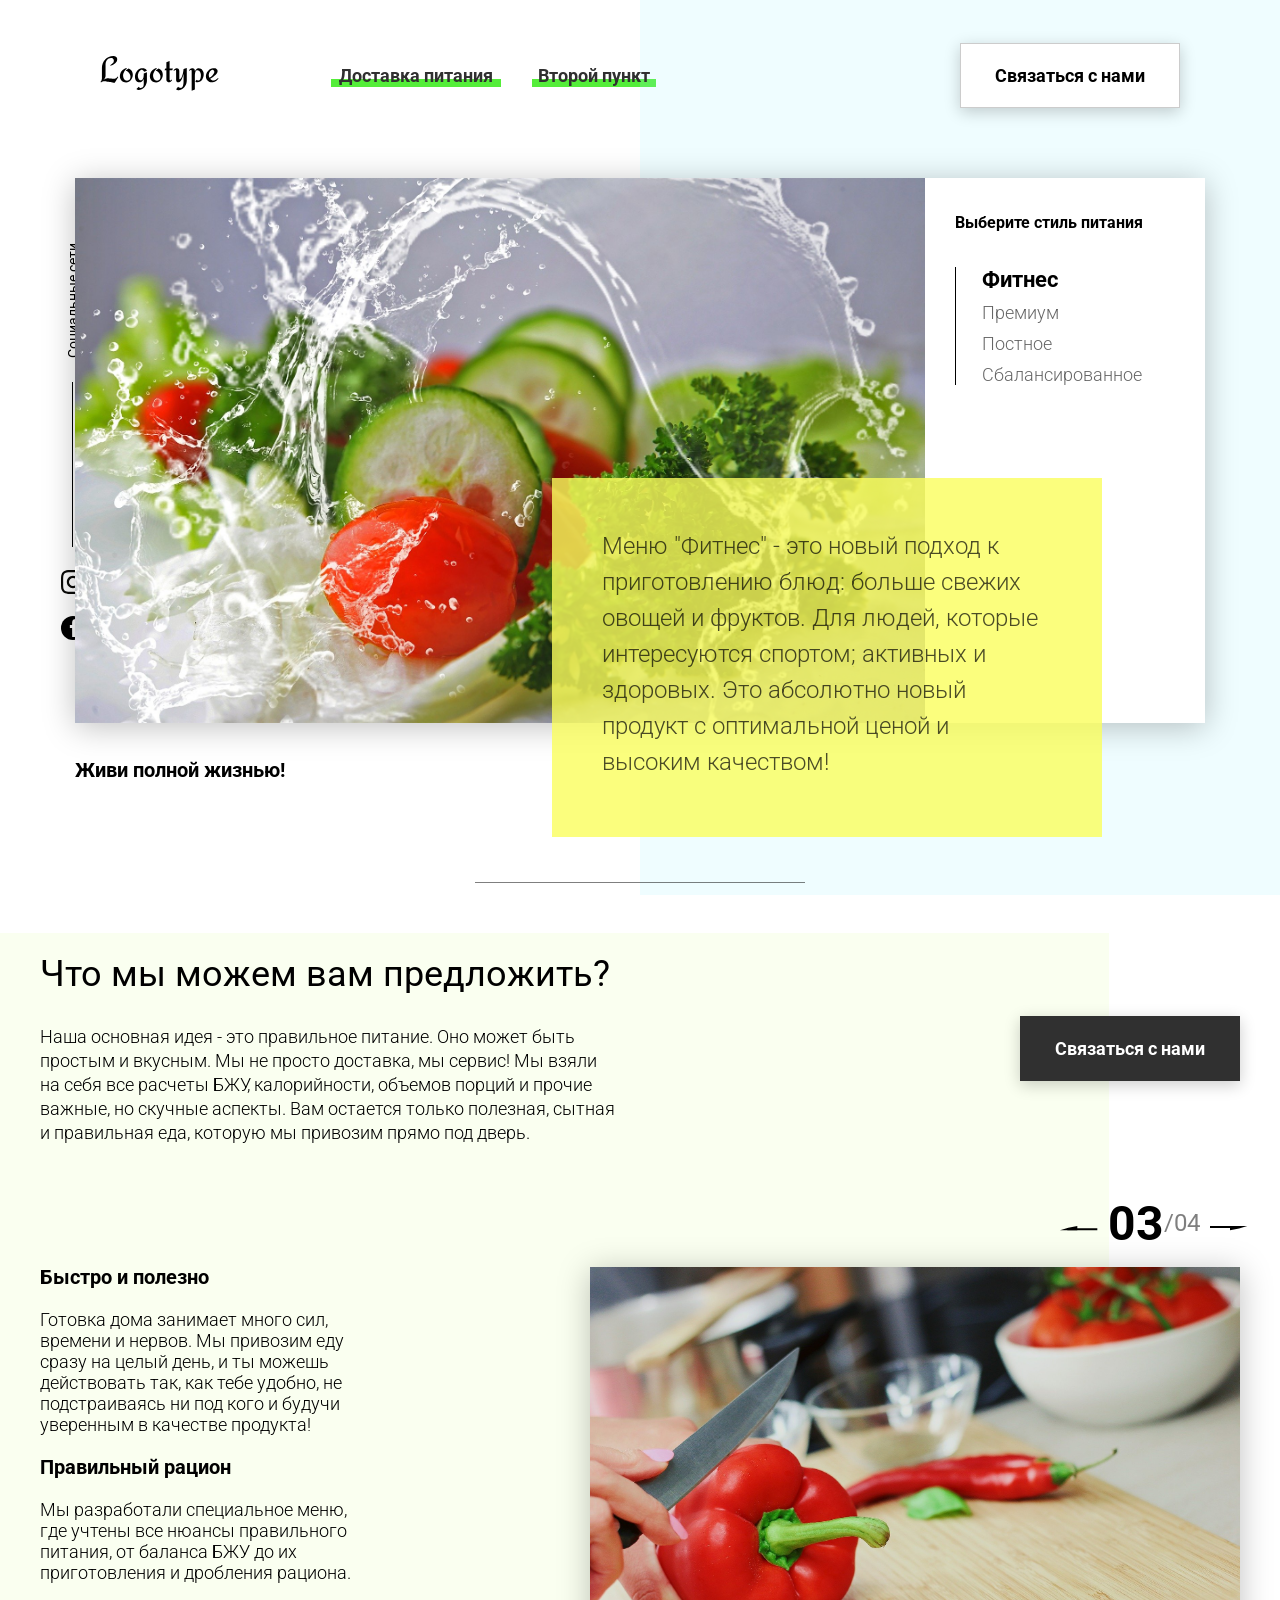
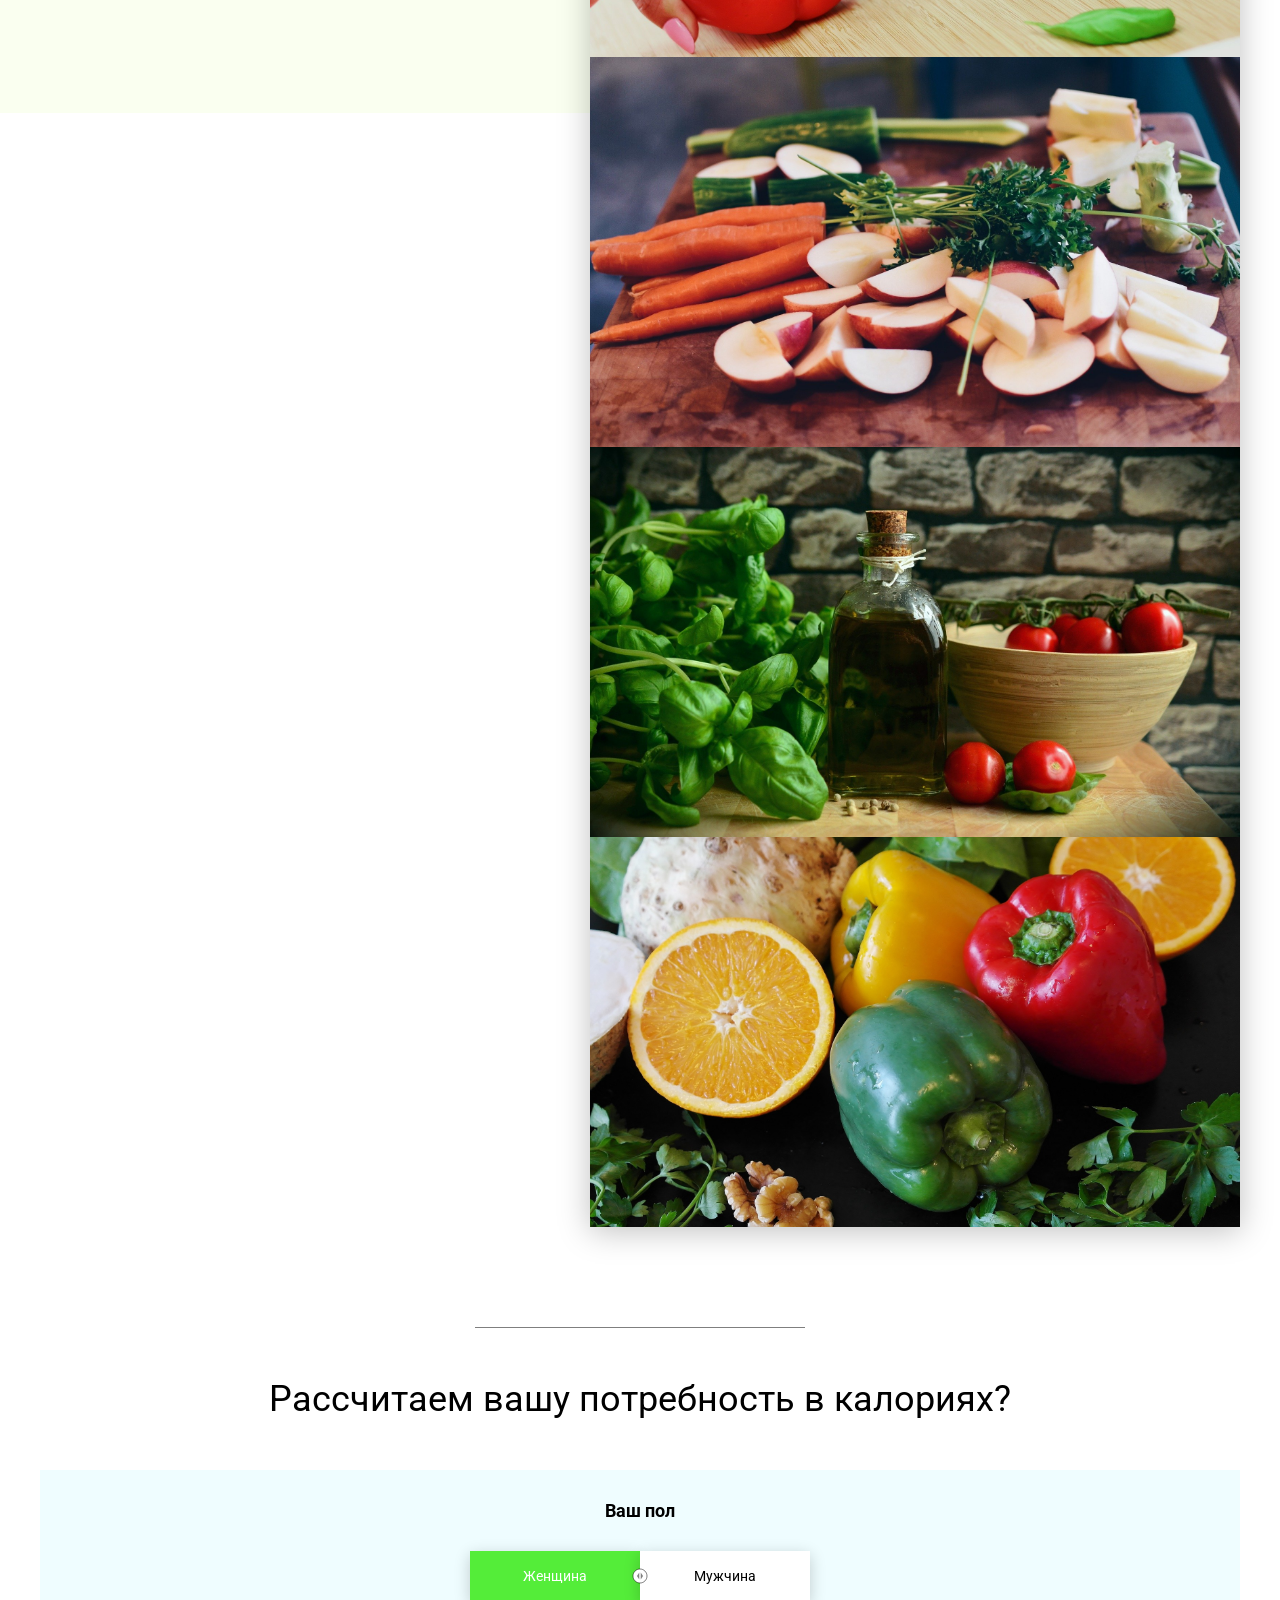
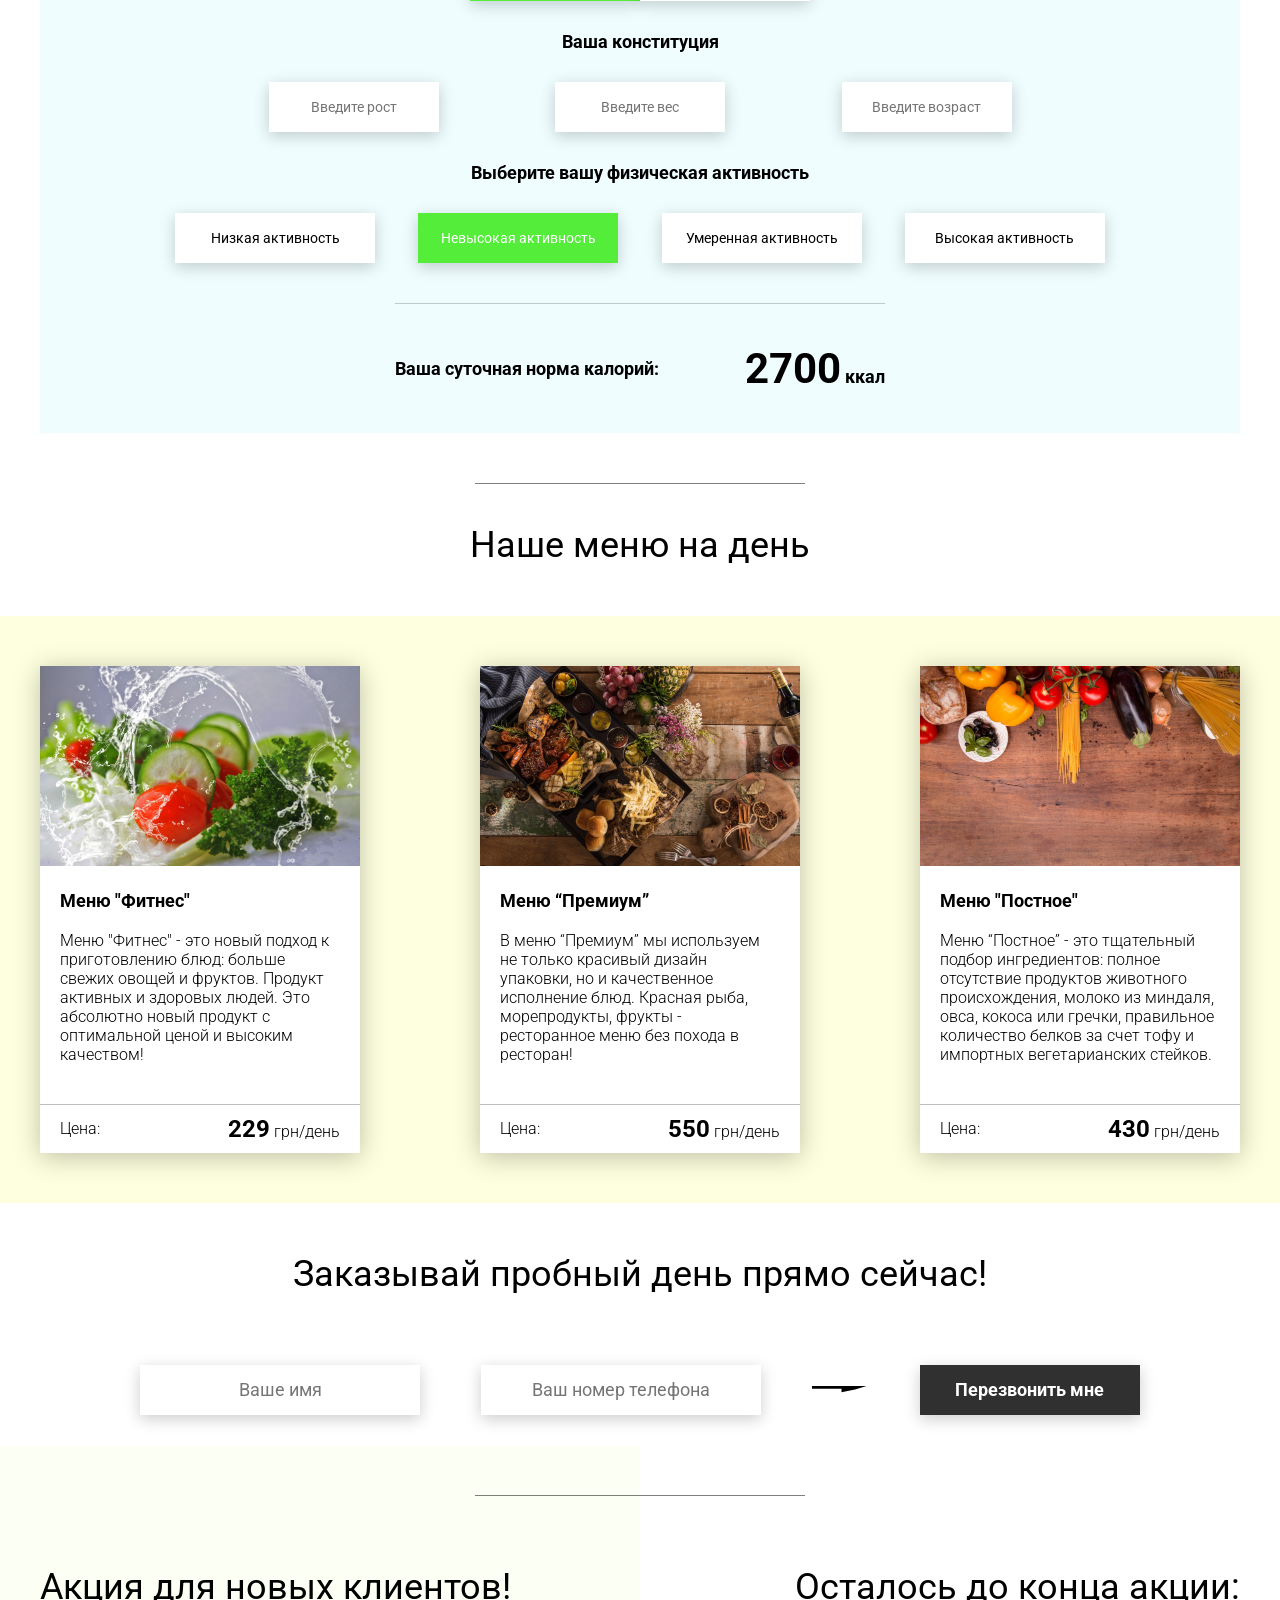
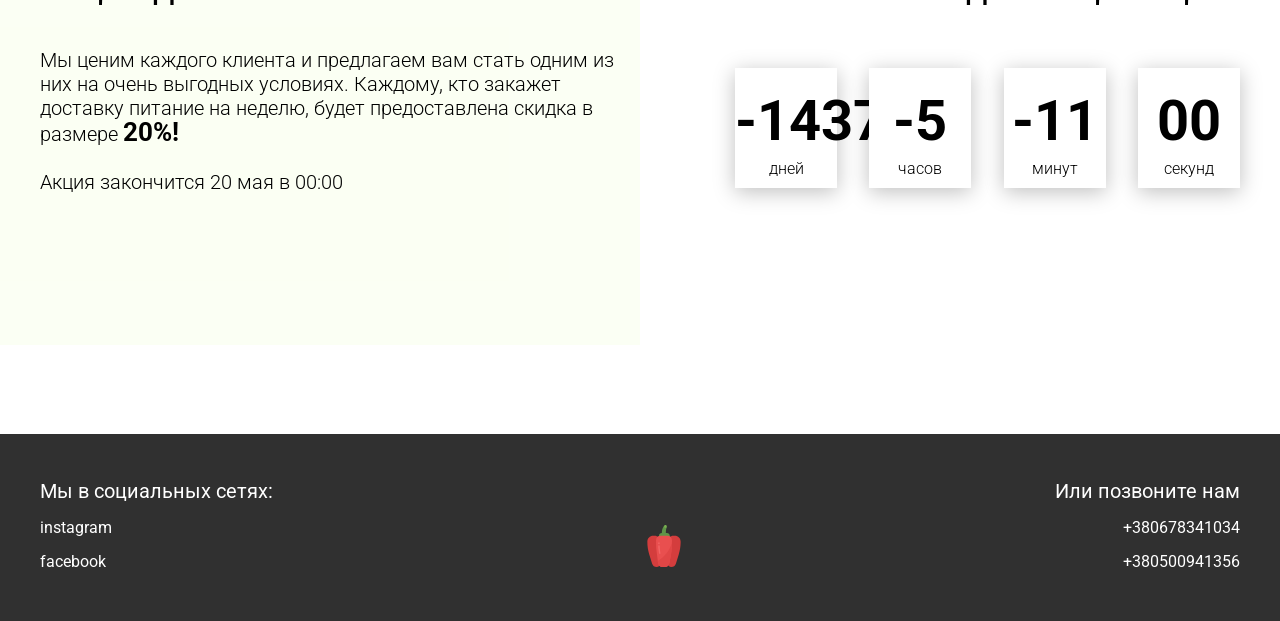
==== commit 91a203b3: "feat: add Tabs&&Timer" ====
--- a/unit3/task1/index.html
+++ b/unit3/task1/index.html
@@ -47,7 +47,7 @@
                     <div class="tabcontent__descr">
                         Меню “Премиум” - мы используем не только красивый дизайн упаковки, но и качественное исполнение блюд. Красная рыба, морепродукты, фрукты - ресторанное меню без похода в ресторан!                                     
                     </div>
-                </div> -->
+                </div> 
                 <div class="tabcontent">
                     <img src="img/tabs/post.jpg" alt="post">
                     <div class="tabcontent__descr">
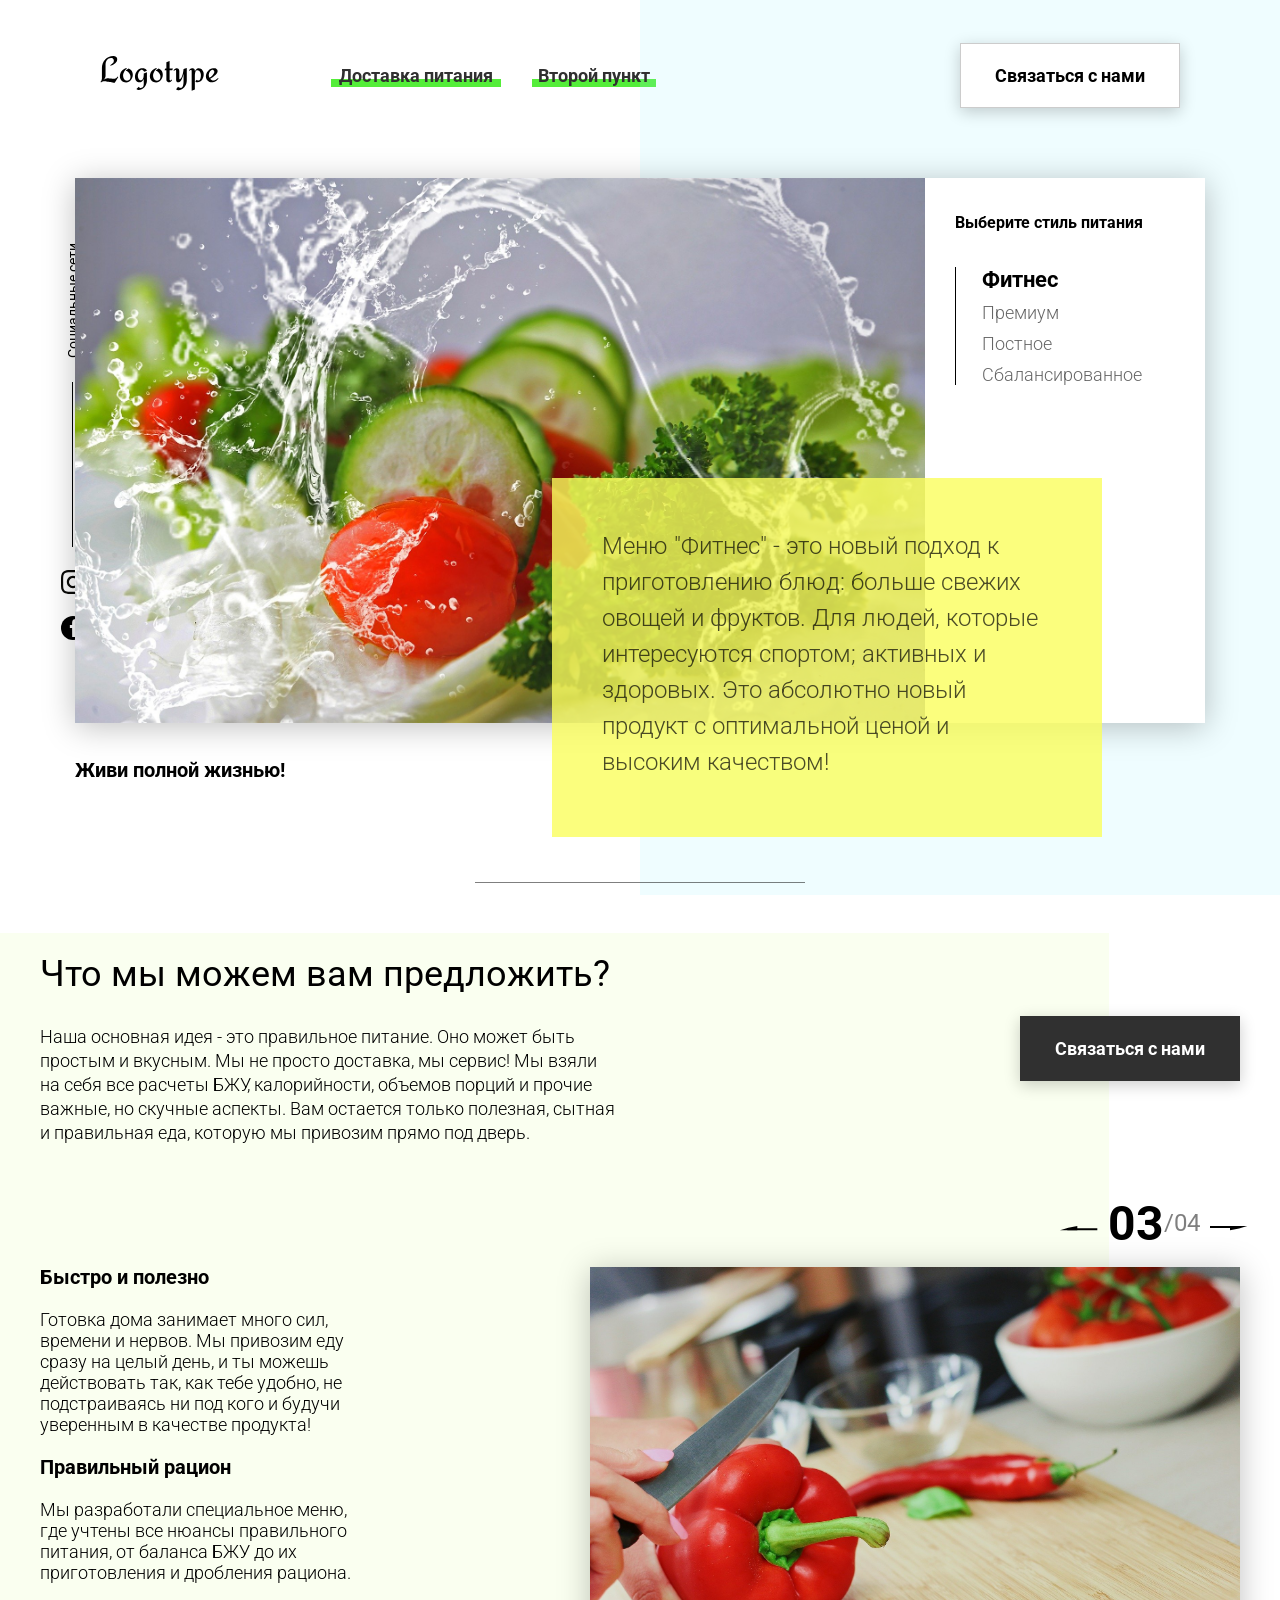
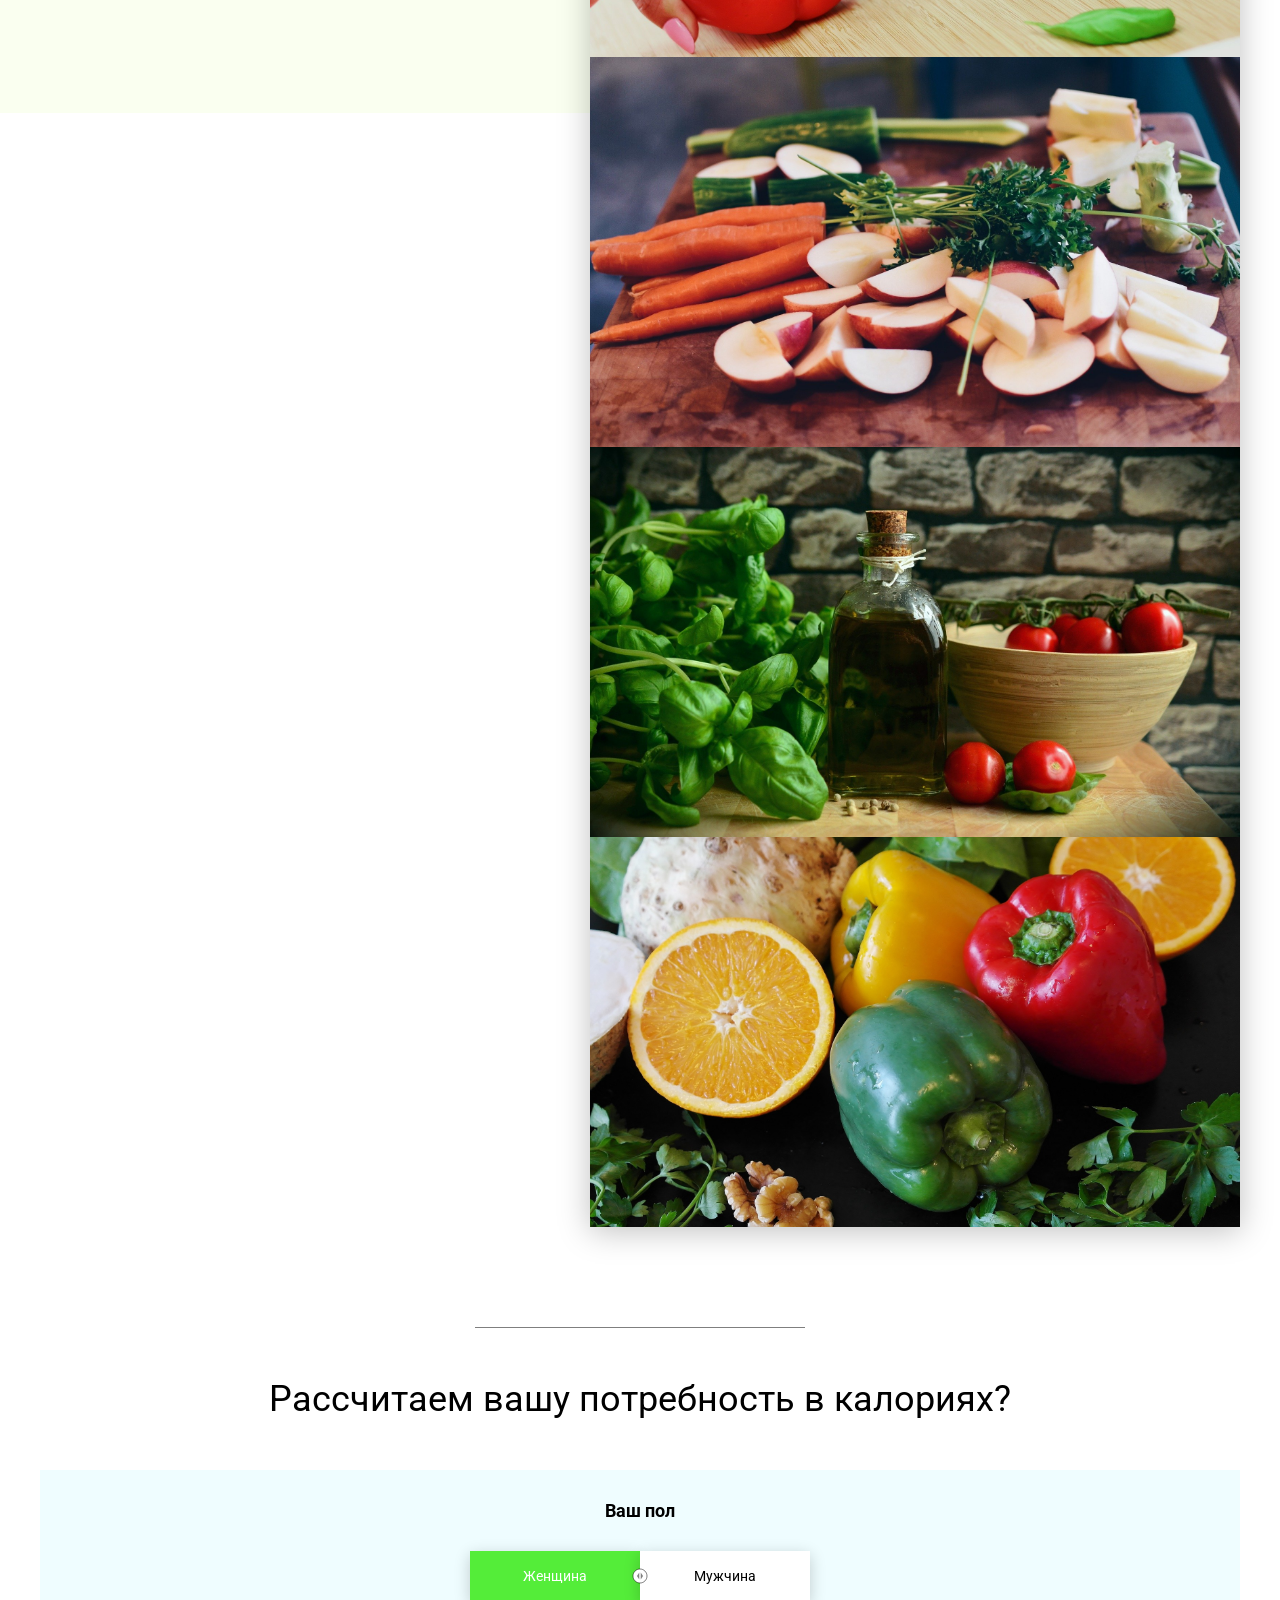
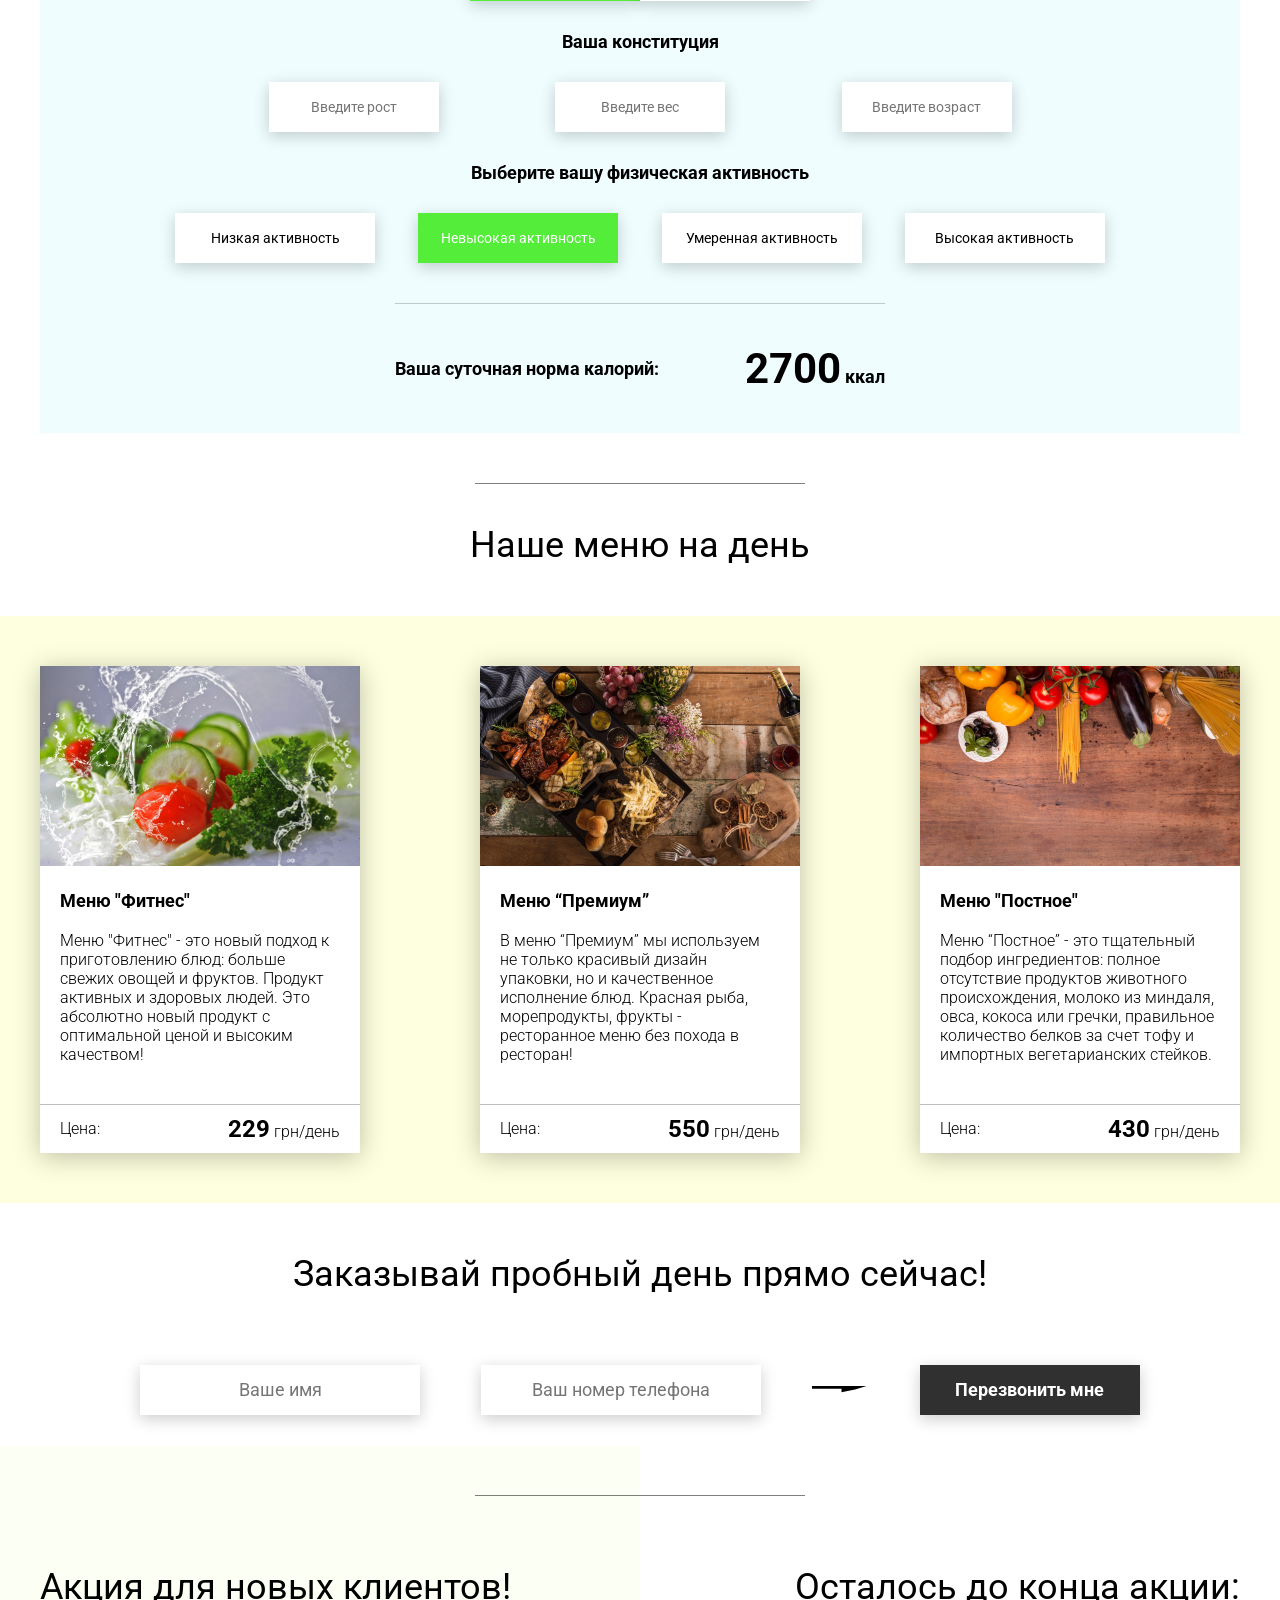
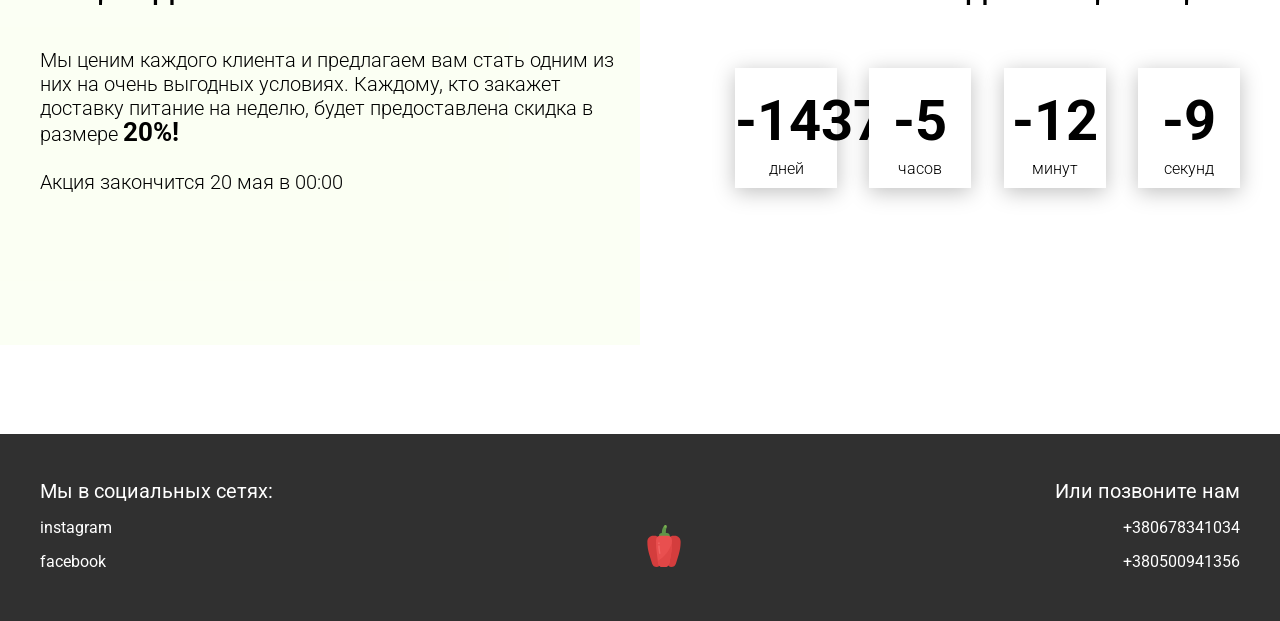
==== commit 88b9ed22: "feat: add modal window" ====
--- a/unit3/task1/index.html
+++ b/unit3/task1/index.html
@@ -18,7 +18,7 @@
             </nav>
         </div>
         <div class="header__right-block">
-            <button class="btn btn_white">Связаться с нами</button>
+            <button data-modal class="btn btn_white">Связаться с нами</button>
         </div>
     </header>
     <div class="sidepanel">
@@ -86,7 +86,7 @@
                 </div>
             </div>
             <div class="offer__action">
-                <button class="btn btn_dark">Связаться с нами</button>
+                <butto data-modal class="btn btn_dark">Связаться с нами</butto>
             </div>
         </div>
         <div class="container">
@@ -291,7 +291,7 @@
         <div class="modal__dialog">
             <div class="modal__content">
                 <form action="#">
-                    <div class="modal__close">&times;</div>
+                    <div data-close class="modal__close">&times;</div>
                     <div class="modal__title">Мы свяжемся с вами как можно быстрее!</div>
                     <input required placeholder="Ваше имя" name="name" type="text" class="modal__input">
                     <input required placeholder="Ваш номер телефона" name="phone" type="phone" class="modal__input">
--- a/unit3/task1/css/style.css
+++ b/unit3/task1/css/style.css
@@ -1 +1 @@
-@import url(https://fonts.googleapis.com/css?family=Roboto:300,400,700&display=swap&subset=cyrillic-ext);*{box-sizing:border-box;margin:0;padding:0;font-family:Roboto,sans-serif}a{text-decoration:none}.btn{width:220px;height:65px;display:flex;justify-content:center;align-items:center;background-color:#fff;font-size:18px;font-weight:700;border:1px solid rgba(0,0,0,.2);box-shadow:0 4px 15px rgba(0,0,0,.2);cursor:pointer;transition:.3s all;outline:0}.btn_white{background-color:#fff}.btn_dark{background-color:#303030;color:#fff;border:none}.btn_min{height:50px}.btn:hover{box-shadow:0 4px 30px rgba(0,0,0,.3)}.container{max-width:1200px;margin:0 auto}.divider{width:330px;height:1px;margin:0 auto;background-color:rgba(0,0,0,.5)}.title{font-size:36px;font-weight:400}.header{display:flex;justify-content:space-between;align-items:center;height:150px;padding:0 100px}.header__left-block{display:flex;justify-content:space-between;min-width:550px}.header__logo{max-width:170px}.header__logo img{width:100%}.header__links{display:flex;align-items:center}.header__link{position:relative;margin-right:45px;font-weight:700;font-size:18px;color:#303030}.header__link:after{content:'';position:absolute;display:block;width:110%;left:-5%;bottom:-1px;z-index:-1;height:8px;background:#54ed39}.header__link:last-child{margin-right:0}.sidepanel{position:fixed;left:60px;top:240px;height:400px;width:25px;display:flex;flex-direction:column;justify-content:space-between;align-items:center}.sidepanel__text{width:120px;height:120px;font-size:14px}.sidepanel__text span{display:flex;transform:rotate(-90deg) translateX(-50px)}.sidepanel__divider{width:1px;height:165px;background-color:#000}.sidepanel__icon{width:24px;height:24px}.sidepanel__icon img{width:100%}.preview{padding:28px 0 100px 0;position:relative}.preview__life{font-weight:700;font-size:20px;margin-left:35px;margin-top:35px}.bgc_blue{position:absolute;right:0;top:-155px;width:50vw;height:900px;background:rgba(146,242,255,.15);z-index:-1}.tabcontainer{display:flex;width:1130px;margin:0 auto;box-shadow:0 4px 30px rgba(0,0,0,.25)}.tabcontent{width:850px;position:relative}.tabcontent img{width:100%;height:100%;object-fit:cover}.tabcontent__descr{position:absolute;top:300px;right:-177px;width:550px;height:359px;background:rgba(251,254,93,.8);padding:50px;font-size:24px;font-weight:300;line-height:36px;color:rgba(0,0,0,.7)}.tabheader{width:280px;padding:35px 30px;background-color:#fff}.tabheader h3{font-weight:700;font-size:16px}.tabheader__items{margin-top:35px;padding-left:26px;border-left:1px solid #000}.tabheader__item{font-weight:700;font-size:18px;font-weight:300;margin-top:10px;color:rgba(0,0,0,.6);cursor:pointer;transition:.3s all}.tabheader__item_active{color:#000;font-size:22px;font-weight:700}.offer{padding:70px 0 100px 0;position:relative}.offer .container{display:flex;justify-content:space-between}.offer .bgc_y{position:absolute;width:1109px;height:780px;background:rgba(243,255,222,.45);z-index:-1;top:50px}.offer__text{width:580px}.offer__descr{font-size:18px;margin-top:30px;font-weight:300;line-height:24px}.offer__action{display:flex;align-items:center;justify-content:flex-end}.offer__advantages{width:330px;margin-top:50px}.offer__advantages h2{font-weight:700;font-size:20px;margin-top:20px}.offer__advantages h2:first-child{margin-top:70px}.offer__advantages-text{margin-top:20px;font-size:18px;font-weight:300;line-height:21px}.offer__slider{width:650px;margin-top:50px;display:flex;flex-direction:column;align-items:flex-end}.offer__slider-counter{display:flex;width:180px;align-items:center;font-size:24px;color:rgba(0,0,0,.5)}.offer__slider-wrapper{width:100%;margin-top:15px;box-shadow:0 4px 30px rgba(0,0,0,.25)}.offer__slider-prev{margin-right:10px;cursor:pointer}.offer__slider-next{margin-left:10px;cursor:pointer}.offer__slider #current{font-size:48px;font-weight:700;color:#000}.offer__slide{width:100%;height:390px}.offer__slide img{width:100%;height:100%;object-fit:cover}.calculating{padding:50px 0}.calculating .title{text-align:center}.calculating__field{width:100%;margin-top:50px;background:rgba(146,242,255,.15);padding:30px 0 40px 0}.calculating__subtitle{text-align:center;font-size:18px;font-weight:700;margin-top:30px}.calculating__subtitle:first-child{margin-top:0}.calculating #gender:after{content:'';position:absolute;top:50%;transform:translateY(-50%);display:block;width:16px;height:16px;background:url(../icons/switch.svg) center center/cover no-repeat}.calculating__choose{position:relative;display:flex;margin-top:30px;justify-content:center}.calculating__choose-item{display:flex;align-items:center;justify-content:center;width:170px;height:50px;padding:0 10px;background:#fff;box-shadow:0 4px 15px rgba(0,0,0,.2);border:none;text-align:center;font-size:14px;cursor:pointer;outline:0;transition:.3s all}.calculating__choose-item_active{color:#fff;background-color:#54ed39}.calculating__choose_medium{width:743px;justify-content:space-between;margin:30px auto 0 auto}.calculating__choose_big{width:930px;justify-content:space-between;margin:30px auto 0 auto}.calculating__choose_big .calculating__choose-item{width:200px}.calculating__divider{width:490px;height:1px;margin:40px auto;background-color:rgba(0,0,0,.2)}.calculating__total{width:490px;margin:0 auto;display:flex;justify-content:space-between;align-items:center}.calculating__result{font-size:18px;font-weight:700}.calculating__result span{font-size:42px}.menu{padding:40px 0 50px 0}.menu .container{display:flex;justify-content:space-between;align-items:flex-start}.menu .title{text-align:center}.menu__field{margin-top:50px;padding:50px 0;width:100%;background:rgba(249,254,126,.25)}.menu__item{width:320px;min-height:450px;background:#fff;box-shadow:0 4px 25px rgba(0,0,0,.25);font-size:16px;font-weight:300}.menu__item img{width:100%;height:200px;object-fit:cover}.menu__item-subtitle{font-weight:700;font-size:18px;padding:0 20px;margin-top:20px}.menu__item-descr{margin-top:20px;padding:0 20px}.menu__item-divider{width:100%;height:1px;background-color:rgba(0,0,0,.25);margin-top:40px}.menu__item-price{display:flex;justify-content:space-between;align-items:center;padding:10px 20px}.menu__item-price span{font-size:24px;font-weight:700}.order{padding-bottom:80px}.order .title{text-align:center}.order__form{margin-top:70px;padding:0 100px;display:flex;justify-content:space-between;align-items:center}.order__form img{transform:scale(1.5)}.order__input{width:280px;height:50px;background:#fff;box-shadow:0 4px 15px rgba(0,0,0,.2);border:none;font-size:18px;text-align:center;padding:0 20px;outline:0}.promotion{padding:70px 0 240px 0;position:relative}.promotion .container{display:flex}.promotion .bgc_y{position:absolute;width:50%;height:499px;background:rgba(243,255,222,.35);z-index:-1;top:-50px;left:0}.promotion__text{width:50%}.promotion__descr{margin-top:40px;font-size:20px;line-height:24px;font-weight:300}.promotion__descr span{font-weight:700;font-size:26px}.promotion__timer{width:50%}.promotion__timer .title{text-align:right}.promotion__timer .timer{margin-top:60px;padding-left:95px;display:flex;justify-content:space-between;align-items:center}.promotion__timer .timer__block{width:102px;height:120px;background:#fff;box-shadow:0 4px 20px rgba(0,0,0,.25);font-size:16px;font-weight:300;text-align:center}.promotion__timer .timer__block span{display:block;margin-top:20px;margin-bottom:5px;font-size:56px;font-weight:700}.footer{min-height:180px;background-color:#303030;padding:45px 0 50px 0;color:#fff}.footer .container{height:100%;display:flex;justify-content:space-between;align-items:flex-end}.footer .subtitle{font-size:20px}.footer .link{display:block;margin-top:15px;font-size:16px;color:#fff}.footer .call{text-align:right}.modal{position:fixed;top:0;left:0;z-index:1050;display:none;width:100%;height:100%;overflow:hidden;background-color:rgba(0,0,0,.5)}.modal__dialog{max-width:500px;margin:40px auto}.modal__content{position:relative;width:100%;padding:40px;background-color:#fff;border:1px solid rgba(0,0,0,.2);border-radius:4px;max-height:80vh;overflow-y:auto}.modal__close{position:absolute;top:8px;right:14px;font-size:30px;color:#000;opacity:.5;font-weight:700;border:none;background-color:transparent;cursor:pointer}.modal__title{text-align:center;font-size:22px;text-transform:uppercase}.modal__input{display:block;margin:20px auto 20px auto;width:280px;height:50px;background:#fff;box-shadow:0 4px 15px rgba(0,0,0,.2);border:none;font-size:18px;text-align:center;padding:0 20px;outline:0}.modal .btn{display:block;width:280px;margin:0 auto}.show{display:block}.hide{display:none}.fade{animation-name: fade;animation-duration: 1.5s;}@keyframes fade{from{opacity: 0.1;}to{opacity: 1;}}                                                                                            +@import url(https://fonts.googleapis.com/css?family=Roboto:300,400,700&display=swap&subset=cyrillic-ext);*{box-sizing:border-box;margin:0;padding:0;font-family:Roboto,sans-serif}a{text-decoration:none}.btn{width:220px;height:65px;display:flex;justify-content:center;align-items:center;background-color:#fff;font-size:18px;font-weight:700;border:1px solid rgba(0,0,0,.2);box-shadow:0 4px 15px rgba(0,0,0,.2);cursor:pointer;transition:.3s all;outline:0}.btn_white{background-color:#fff}.btn_dark{background-color:#303030;color:#fff;border:none}.btn_min{height:50px}.btn:hover{box-shadow:0 4px 30px rgba(0,0,0,.3)}.container{max-width:1200px;margin:0 auto}.divider{width:330px;height:1px;margin:0 auto;background-color:rgba(0,0,0,.5)}.title{font-size:36px;font-weight:400}.header{display:flex;justify-content:space-between;align-items:center;height:150px;padding:0 100px}.header__left-block{display:flex;justify-content:space-between;min-width:550px}.header__logo{max-width:170px}.header__logo img{width:100%}.header__links{display:flex;align-items:center}.header__link{position:relative;margin-right:45px;font-weight:700;font-size:18px;color:#303030}.header__link:after{content:'';position:absolute;display:block;width:110%;left:-5%;bottom:-1px;z-index:-1;height:8px;background:#54ed39}.header__link:last-child{margin-right:0}.sidepanel{position:fixed;left:60px;top:240px;height:400px;width:25px;display:flex;flex-direction:column;justify-content:space-between;align-items:center}.sidepanel__text{width:120px;height:120px;font-size:14px}.sidepanel__text span{display:flex;transform:rotate(-90deg) translateX(-50px)}.sidepanel__divider{width:1px;height:165px;background-color:#000}.sidepanel__icon{width:24px;height:24px}.sidepanel__icon img{width:100%}.preview{padding:28px 0 100px 0;position:relative}.preview__life{font-weight:700;font-size:20px;margin-left:35px;margin-top:35px}.bgc_blue{position:absolute;right:0;top:-155px;width:50vw;height:900px;background:rgba(146,242,255,.15);z-index:-1}.tabcontainer{display:flex;width:1130px;margin:0 auto;box-shadow:0 4px 30px rgba(0,0,0,.25)}.tabcontent{width:850px;position:relative}.tabcontent img{width:100%;height:100%;object-fit:cover}.tabcontent__descr{position:absolute;top:300px;right:-177px;width:550px;height:359px;background:rgba(251,254,93,.8);padding:50px;font-size:24px;font-weight:300;line-height:36px;color:rgba(0,0,0,.7)}.tabheader{width:280px;padding:35px 30px;background-color:#fff}.tabheader h3{font-weight:700;font-size:16px}.tabheader__items{margin-top:35px;padding-left:26px;border-left:1px solid #000}.tabheader__item{font-weight:700;font-size:18px;font-weight:300;margin-top:10px;color:rgba(0,0,0,.6);cursor:pointer;transition:.3s all}.tabheader__item_active{color:#000;font-size:22px;font-weight:700}.offer{padding:70px 0 100px 0;position:relative}.offer .container{display:flex;justify-content:space-between}.offer .bgc_y{position:absolute;width:1109px;height:780px;background:rgba(243,255,222,.45);z-index:-1;top:50px}.offer__text{width:580px}.offer__descr{font-size:18px;margin-top:30px;font-weight:300;line-height:24px}.offer__action{display:flex;align-items:center;justify-content:flex-end}.offer__advantages{width:330px;margin-top:50px}.offer__advantages h2{font-weight:700;font-size:20px;margin-top:20px}.offer__advantages h2:first-child{margin-top:70px}.offer__advantages-text{margin-top:20px;font-size:18px;font-weight:300;line-height:21px}.offer__slider{width:650px;margin-top:50px;display:flex;flex-direction:column;align-items:flex-end}.offer__slider-counter{display:flex;width:180px;align-items:center;font-size:24px;color:rgba(0,0,0,.5)}.offer__slider-wrapper{width:100%;margin-top:15px;box-shadow:0 4px 30px rgba(0,0,0,.25)}.offer__slider-prev{margin-right:10px;cursor:pointer}.offer__slider-next{margin-left:10px;cursor:pointer}.offer__slider #current{font-size:48px;font-weight:700;color:#000}.offer__slide{width:100%;height:390px}.offer__slide img{width:100%;height:100%;object-fit:cover}.calculating{padding:50px 0}.calculating .title{text-align:center}.calculating__field{width:100%;margin-top:50px;background:rgba(146,242,255,.15);padding:30px 0 40px 0}.calculating__subtitle{text-align:center;font-size:18px;font-weight:700;margin-top:30px}.calculating__subtitle:first-child{margin-top:0}.calculating #gender:after{content:'';position:absolute;top:50%;transform:translateY(-50%);display:block;width:16px;height:16px;background:url(../icons/switch.svg) center center/cover no-repeat}.calculating__choose{position:relative;display:flex;margin-top:30px;justify-content:center}.calculating__choose-item{display:flex;align-items:center;justify-content:center;width:170px;height:50px;padding:0 10px;background:#fff;box-shadow:0 4px 15px rgba(0,0,0,.2);border:none;text-align:center;font-size:14px;cursor:pointer;outline:0;transition:.3s all}.calculating__choose-item_active{color:#fff;background-color:#54ed39}.calculating__choose_medium{width:743px;justify-content:space-between;margin:30px auto 0 auto}.calculating__choose_big{width:930px;justify-content:space-between;margin:30px auto 0 auto}.calculating__choose_big .calculating__choose-item{width:200px}.calculating__divider{width:490px;height:1px;margin:40px auto;background-color:rgba(0,0,0,.2)}.calculating__total{width:490px;margin:0 auto;display:flex;justify-content:space-between;align-items:center}.calculating__result{font-size:18px;font-weight:700}.calculating__result span{font-size:42px}.menu{padding:40px 0 50px 0}.menu .container{display:flex;justify-content:space-between;align-items:flex-start}.menu .title{text-align:center}.menu__field{margin-top:50px;padding:50px 0;width:100%;background:rgba(249,254,126,.25)}.menu__item{width:320px;min-height:450px;background:#fff;box-shadow:0 4px 25px rgba(0,0,0,.25);font-size:16px;font-weight:300}.menu__item img{width:100%;height:200px;object-fit:cover}.menu__item-subtitle{font-weight:700;font-size:18px;padding:0 20px;margin-top:20px}.menu__item-descr{margin-top:20px;padding:0 20px}.menu__item-divider{width:100%;height:1px;background-color:rgba(0,0,0,.25);margin-top:40px}.menu__item-price{display:flex;justify-content:space-between;align-items:center;padding:10px 20px}.menu__item-price span{font-size:24px;font-weight:700}.order{padding-bottom:80px}.order .title{text-align:center}.order__form{margin-top:70px;padding:0 100px;display:flex;justify-content:space-between;align-items:center}.order__form img{transform:scale(1.5)}.order__input{width:280px;height:50px;background:#fff;box-shadow:0 4px 15px rgba(0,0,0,.2);border:none;font-size:18px;text-align:center;padding:0 20px;outline:0}.promotion{padding:70px 0 240px 0;position:relative}.promotion .container{display:flex}.promotion .bgc_y{position:absolute;width:50%;height:499px;background:rgba(243,255,222,.35);z-index:-1;top:-50px;left:0}.promotion__text{width:50%}.promotion__descr{margin-top:40px;font-size:20px;line-height:24px;font-weight:300}.promotion__descr span{font-weight:700;font-size:26px}.promotion__timer{width:50%}.promotion__timer .title{text-align:right}.promotion__timer .timer{margin-top:60px;padding-left:95px;display:flex;justify-content:space-between;align-items:center}.promotion__timer .timer__block{width:102px;height:120px;background:#fff;box-shadow:0 4px 20px rgba(0,0,0,.25);font-size:16px;font-weight:300;text-align:center}.promotion__timer .timer__block span{display:block;margin-top:20px;margin-bottom:5px;font-size:56px;font-weight:700}.footer{min-height:180px;background-color:#303030;padding:45px 0 50px 0;color:#fff}.footer .container{height:100%;display:flex;justify-content:space-between;align-items:flex-end}.footer .subtitle{font-size:20px}.footer .link{display:block;margin-top:15px;font-size:16px;color:#fff}.footer .call{text-align:right}.modal{position:fixed;top:0;left:0;z-index:1050;display:none;width:100%;height:100%;overflow:hidden;background-color:rgba(0,0,0,.5)}.modal__dialog{max-width:500px;margin:40px auto}.modal__content{position:relative;width:100%;padding:40px;background-color:#fff;border:1px solid rgba(0,0,0,.2);border-radius:4px;max-height:80vh;overflow-y:auto}.modal__close{position:absolute;top:8px;right:14px;font-size:30px;color:#000;opacity:.5;font-weight:700;border:none;background-color:transparent;cursor:pointer}.modal__title{text-align:center;font-size:22px;text-transform:uppercase}.modal__input{display:block;margin:20px auto 20px auto;width:280px;height:50px;background:#fff;box-shadow:0 4px 15px rgba(0,0,0,.2);border:none;font-size:18px;text-align:center;padding:0 20px;outline:0}.modal .btn{display:block;width:280px;margin:0 auto}.show{display:block}.hide{display:none}.fade{animation-name: fade;animation-duration: 1.5s;}@keyframes fade{from{opacity: 0.1;}to{opacity: 1;}}
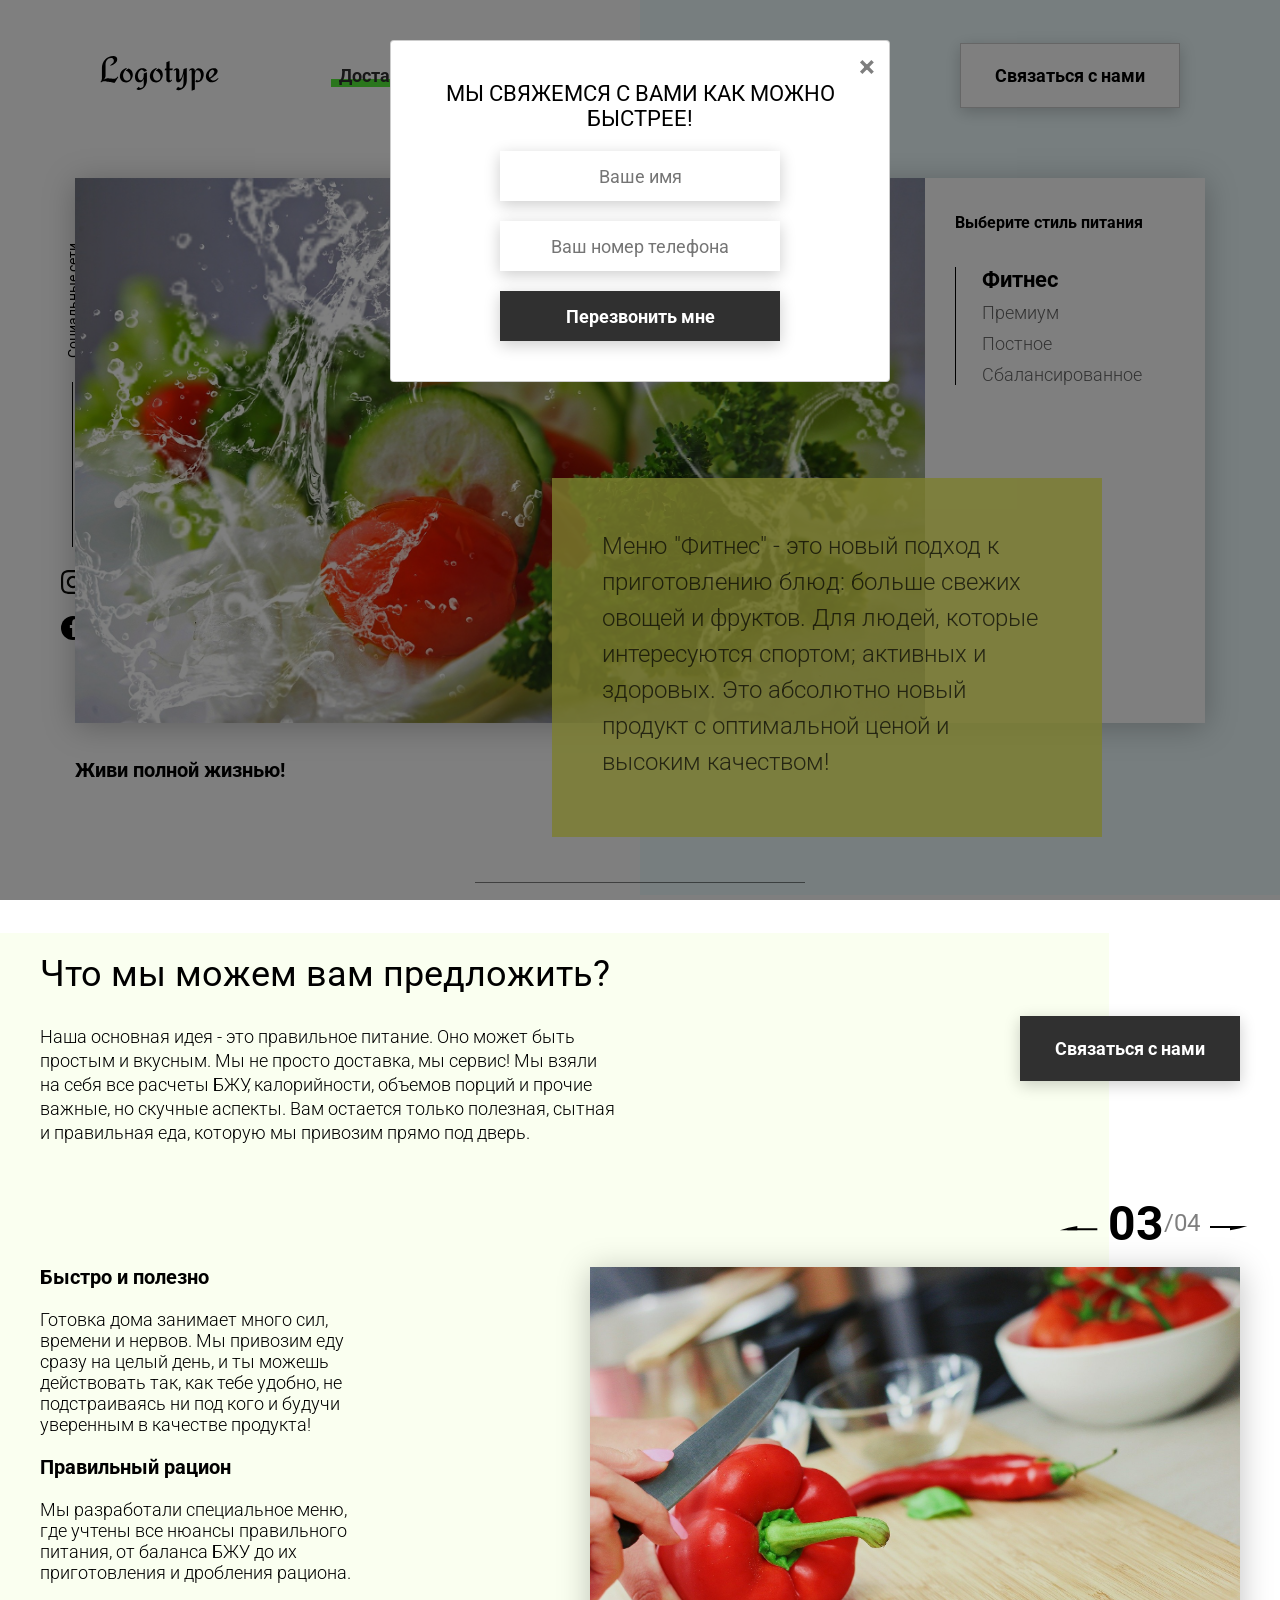
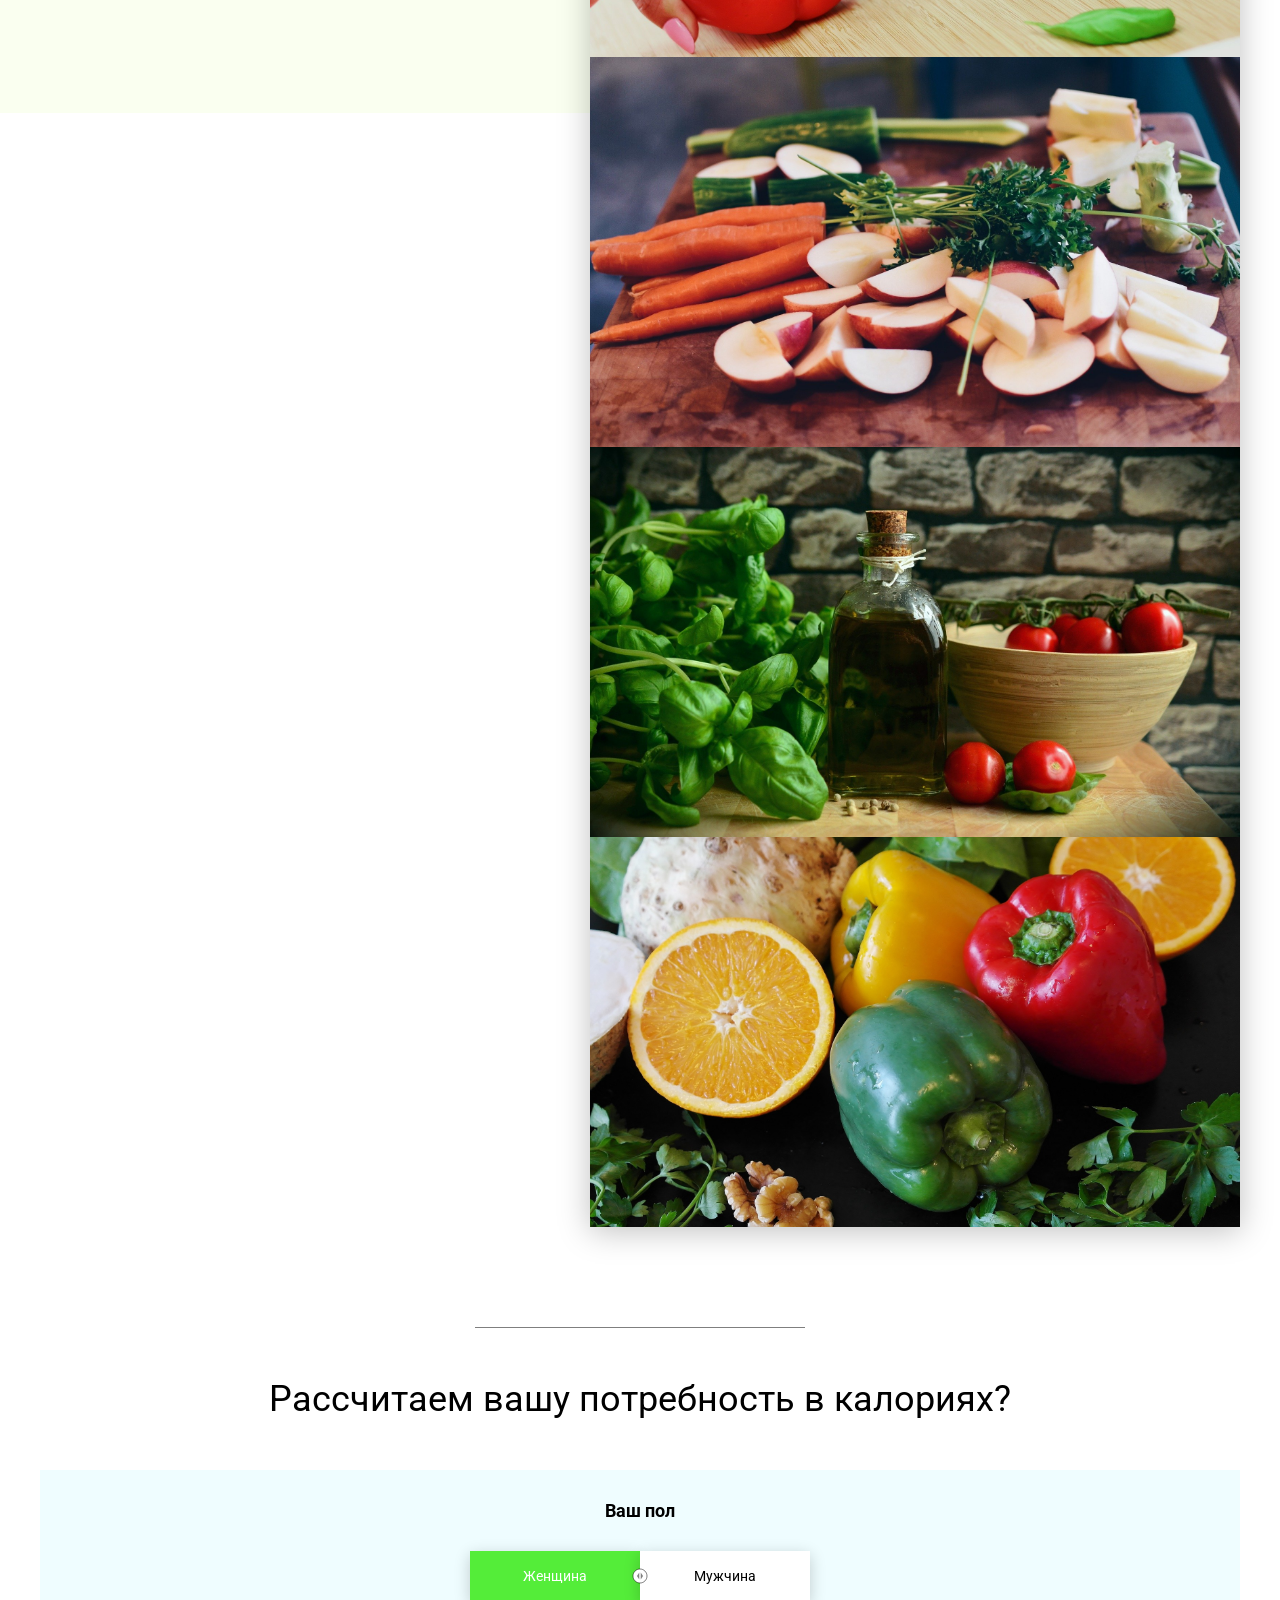
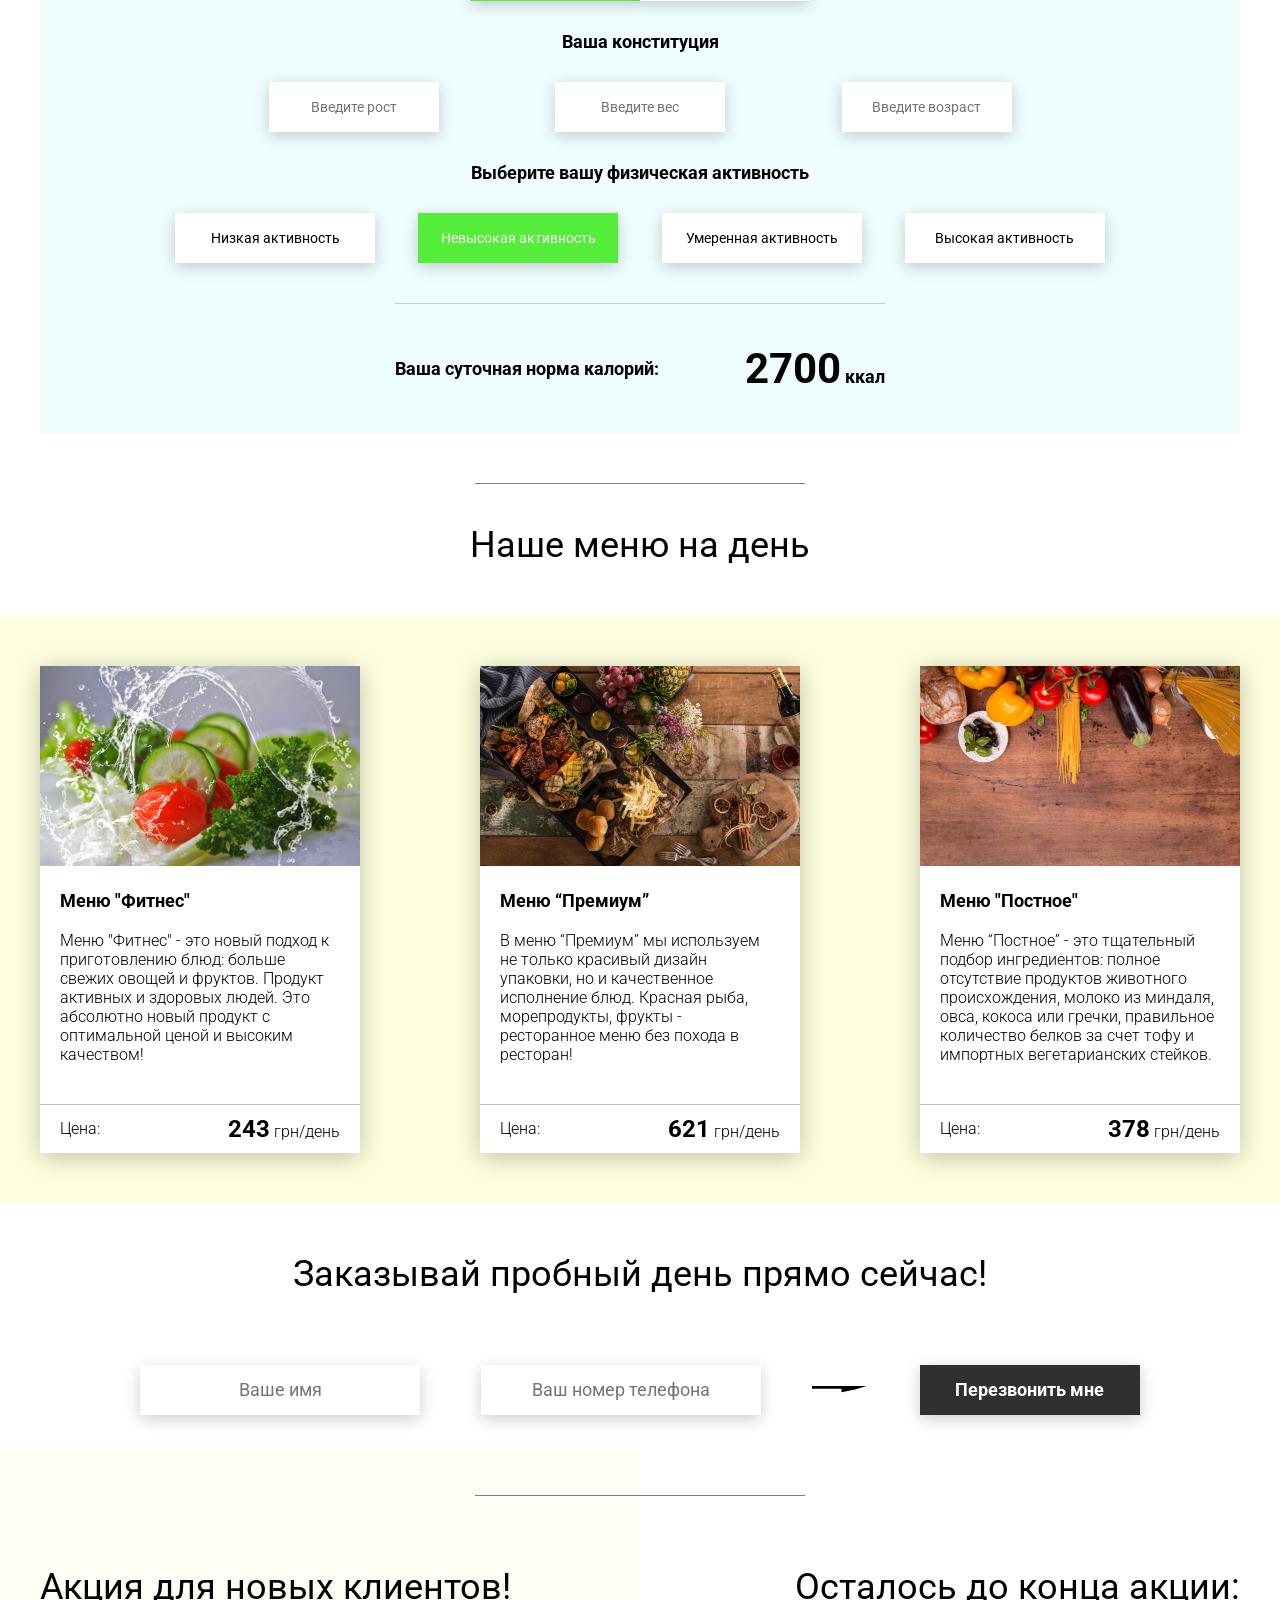
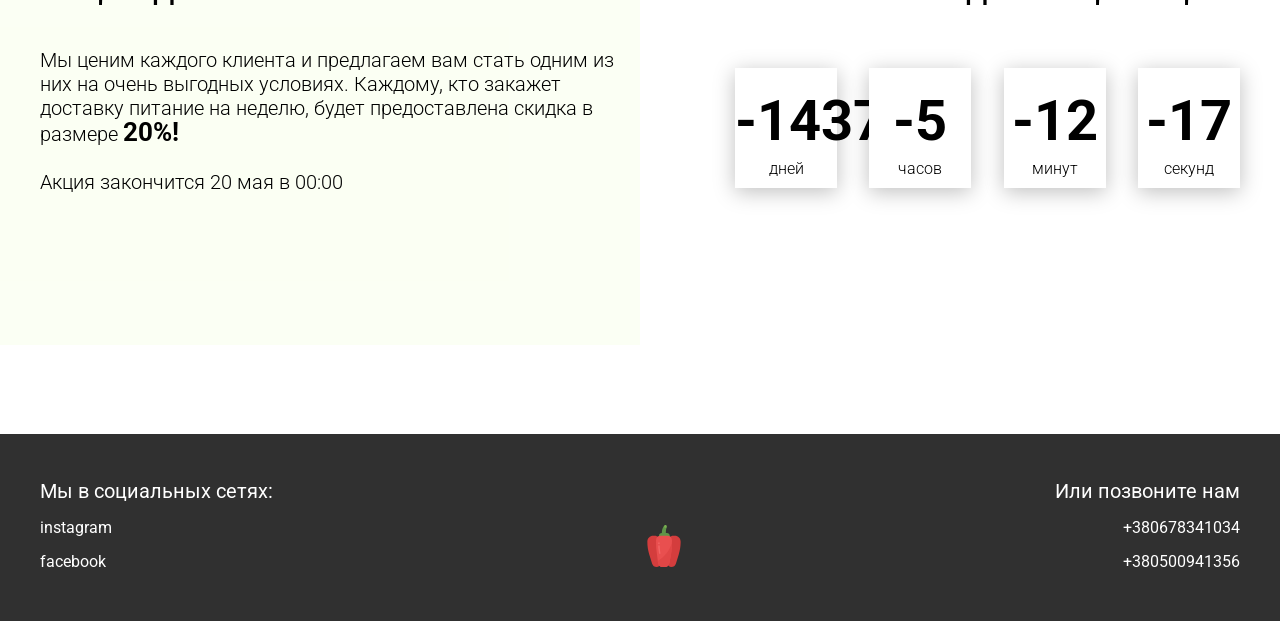
==== commit 6f0a7802: "feat: add Class&Constructor for the cards" ====
--- a/unit3/task1/index.html
+++ b/unit3/task1/index.html
@@ -185,36 +185,7 @@
 
         <div class="menu__field">
             <div class="container">
-                <div class="menu__item">
-                    <img src="img/tabs/vegy.jpg" alt="vegy">
-                    <h3 class="menu__item-subtitle">Меню "Фитнес"</h3>
-                    <div class="menu__item-descr">Меню "Фитнес" - это новый подход к приготовлению блюд: больше свежих овощей и фруктов. Продукт активных и здоровых людей. Это абсолютно новый продукт с оптимальной ценой и высоким качеством!</div>
-                    <div class="menu__item-divider"></div>
-                    <div class="menu__item-price">
-                        <div class="menu__item-cost">Цена:</div>
-                        <div class="menu__item-total"><span>229</span> грн/день</div>
-                    </div>
-                </div>
-                <div class="menu__item">
-                    <img src="img/tabs/elite.jpg" alt="elite">
-                    <h3 class="menu__item-subtitle">Меню “Премиум”</h3>
-                    <div class="menu__item-descr">В меню “Премиум” мы используем не только красивый дизайн упаковки, но и качественное исполнение блюд. Красная рыба, морепродукты, фрукты - ресторанное меню без похода в ресторан!</div>
-                    <div class="menu__item-divider"></div>
-                    <div class="menu__item-price">
-                        <div class="menu__item-cost">Цена:</div>
-                        <div class="menu__item-total"><span>550</span> грн/день</div>
-                    </div>
-                </div>
-                <div class="menu__item">
-                    <img src="img/tabs/post.jpg" alt="post">
-                    <h3 class="menu__item-subtitle">Меню "Постное"</h3>
-                    <div class="menu__item-descr">Меню “Постное” - это тщательный подбор ингредиентов: полное отсутствие продуктов животного происхождения, молоко из миндаля, овса, кокоса или гречки, правильное количество белков за счет тофу и импортных вегетарианских стейков. </div>
-                    <div class="menu__item-divider"></div>
-                    <div class="menu__item-price">
-                        <div class="menu__item-cost">Цена:</div>
-                        <div class="menu__item-total"><span>430</span> грн/день</div>
-                    </div>
-                </div>
+     
             </div>
         </div>
     </div>
